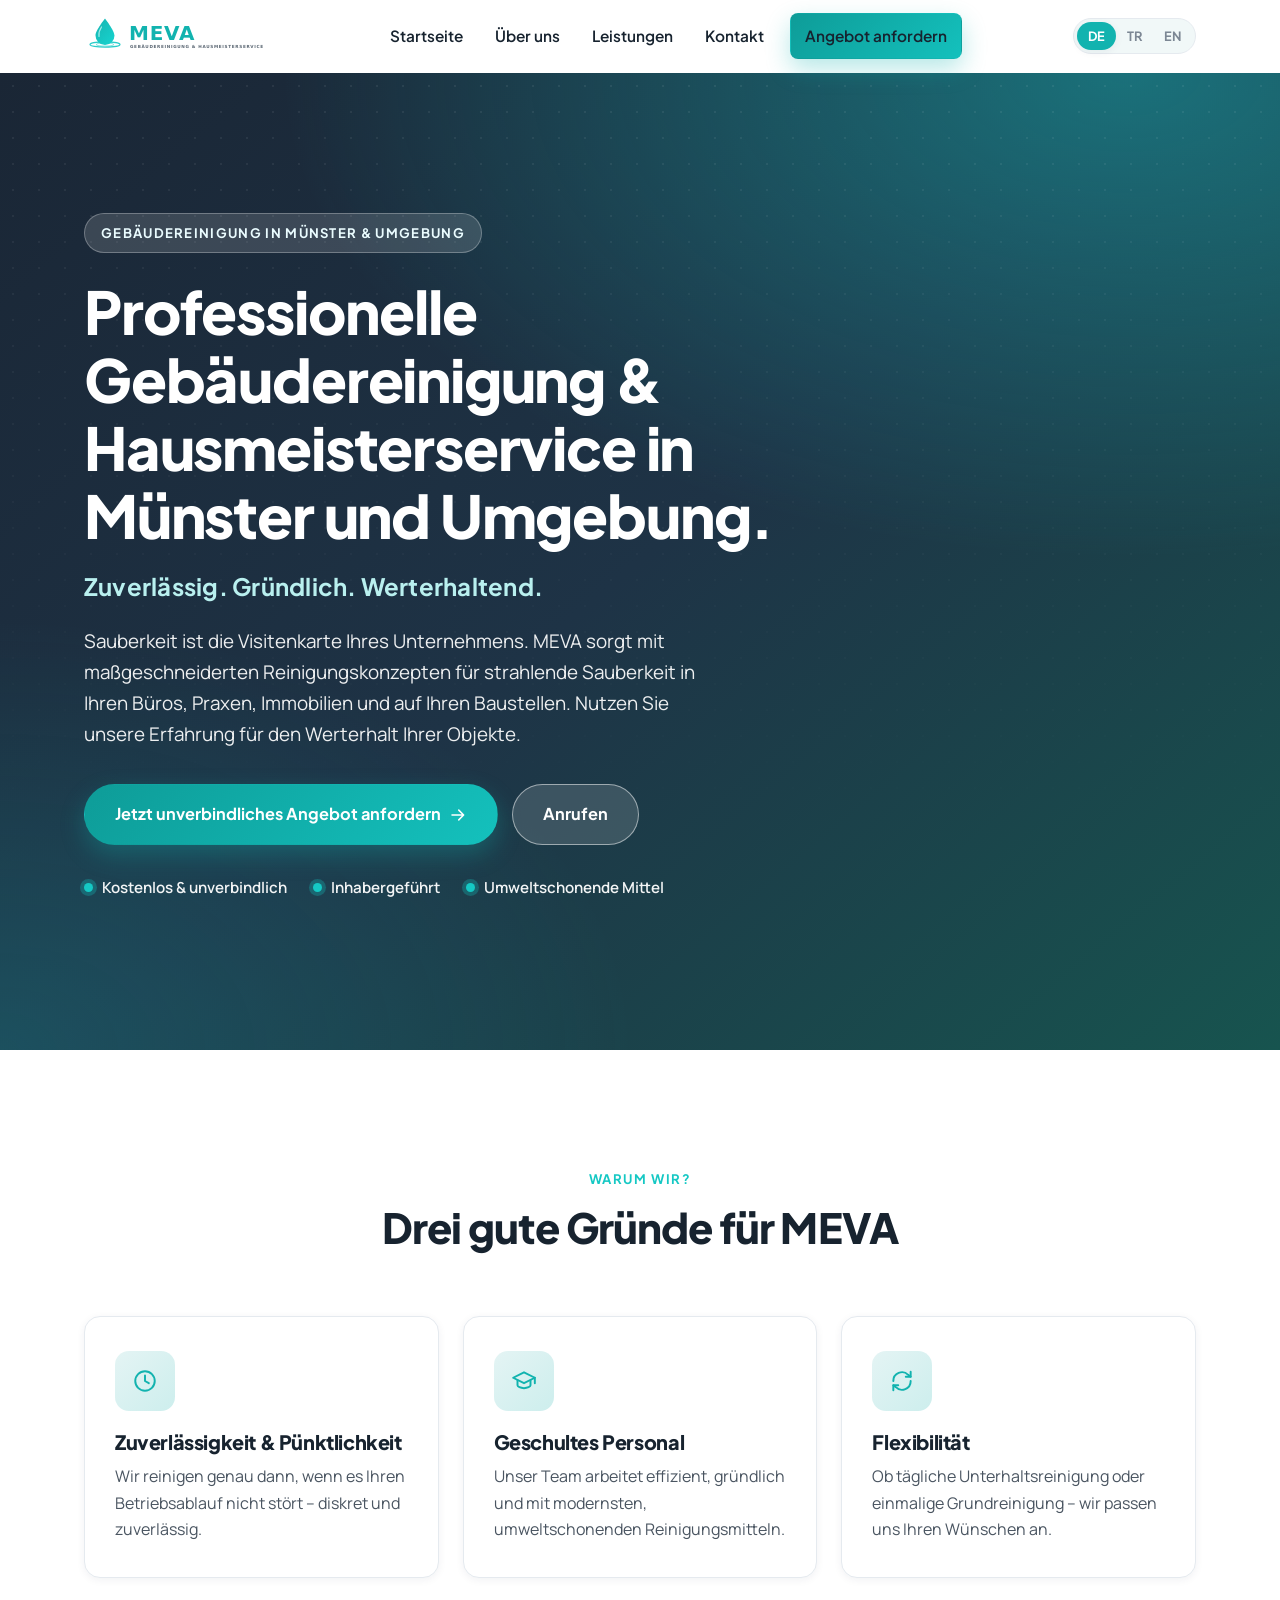
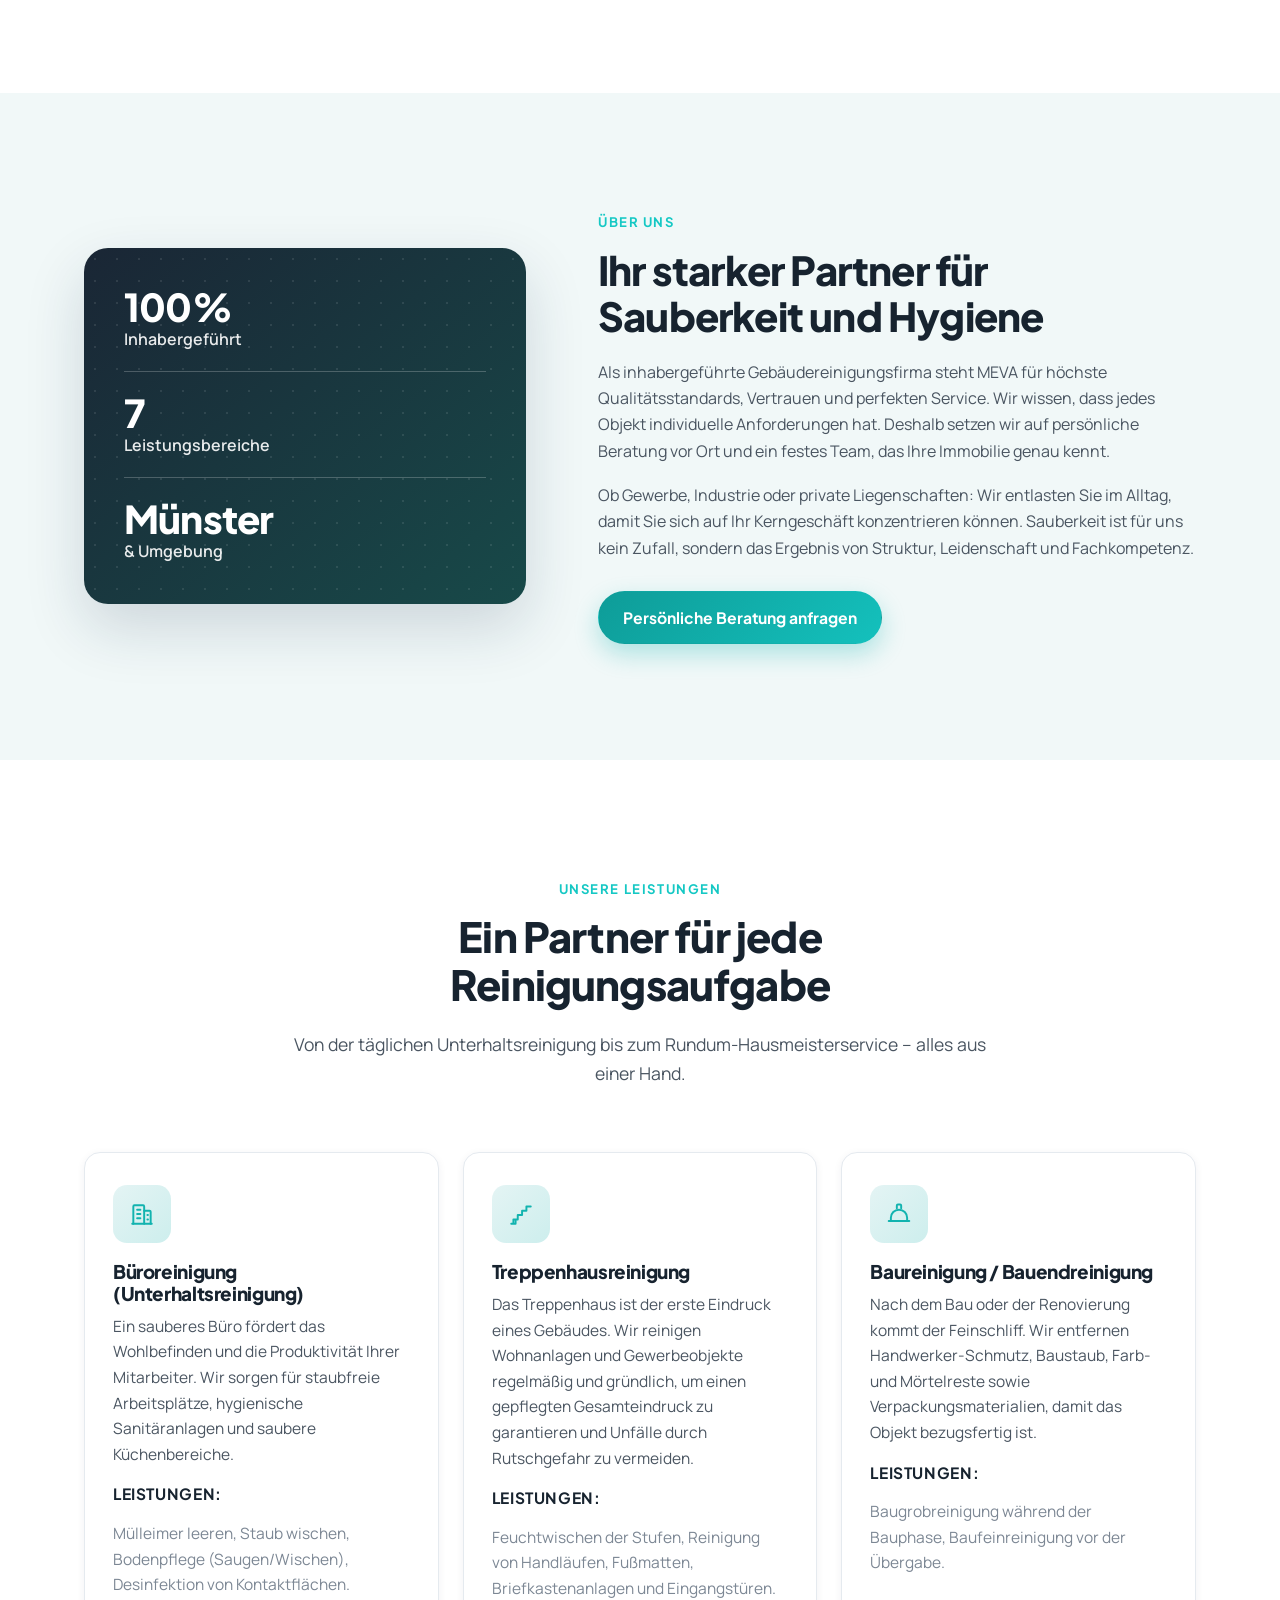
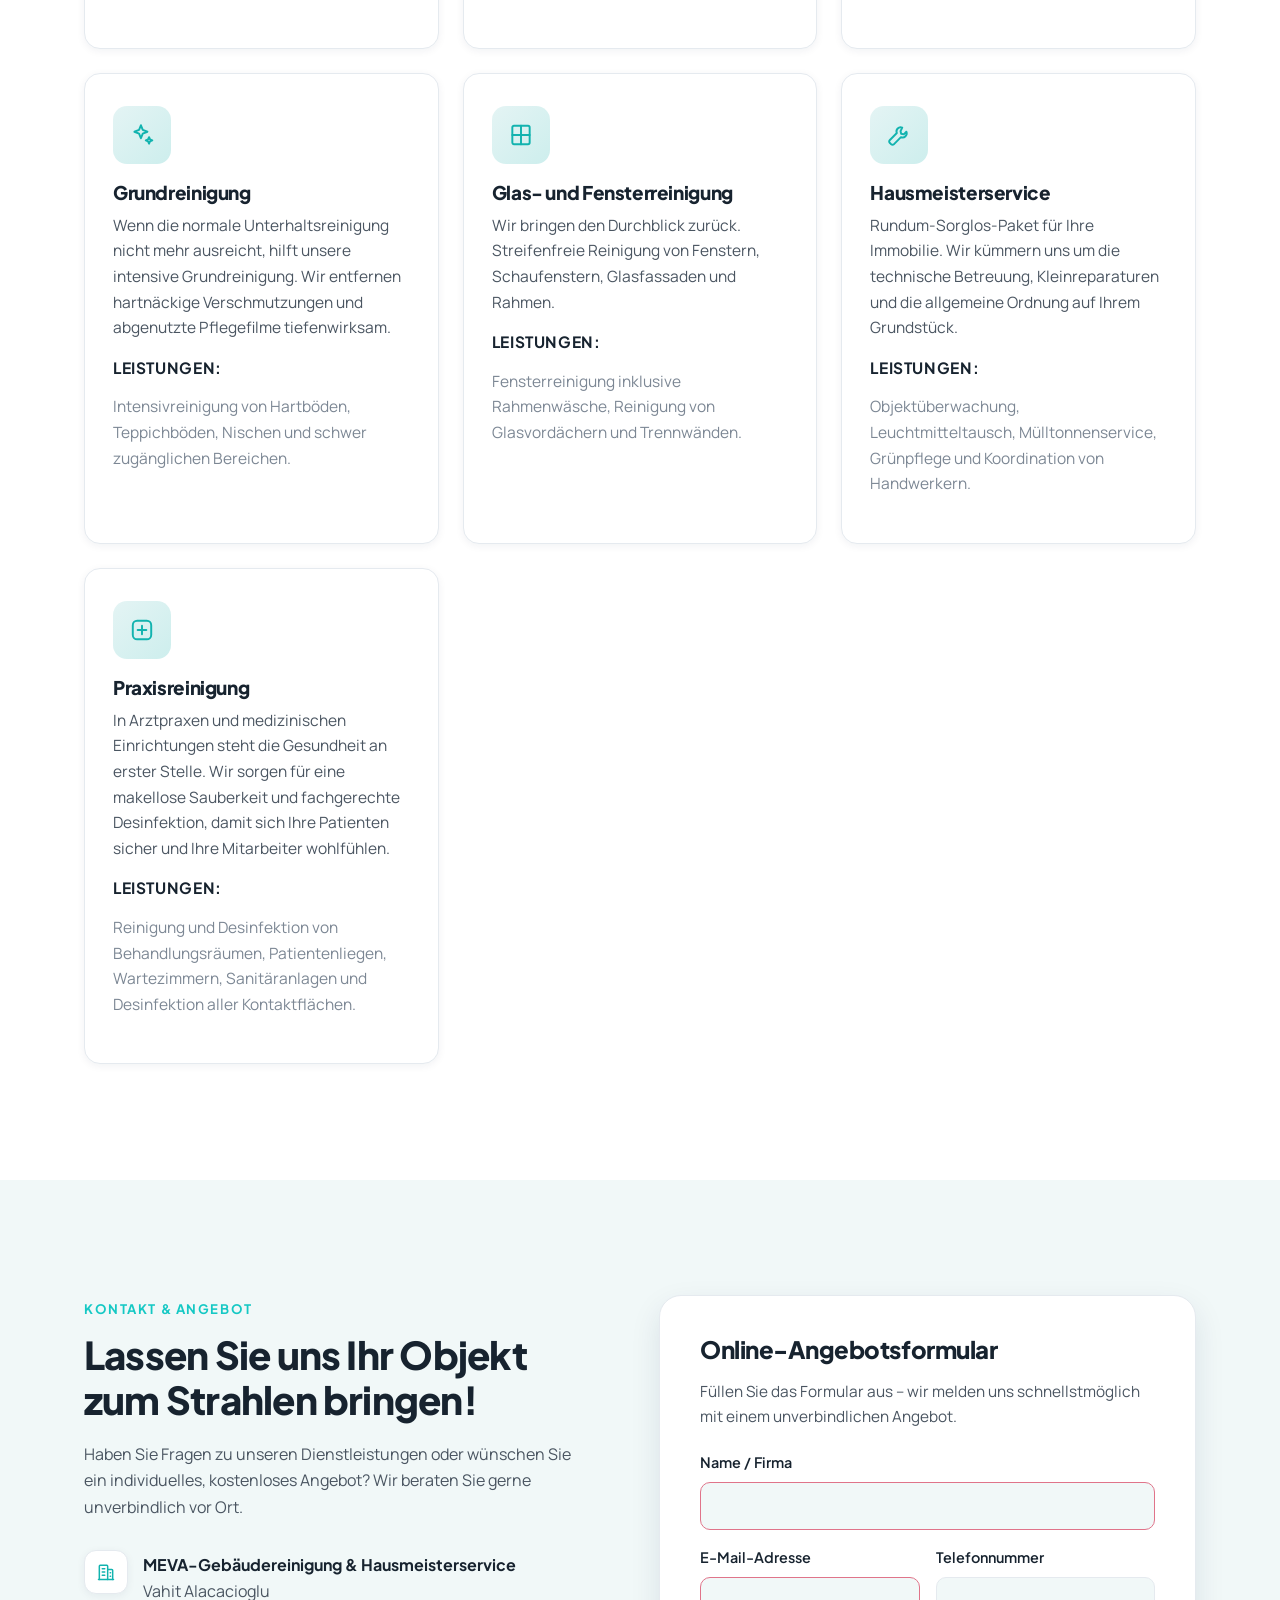
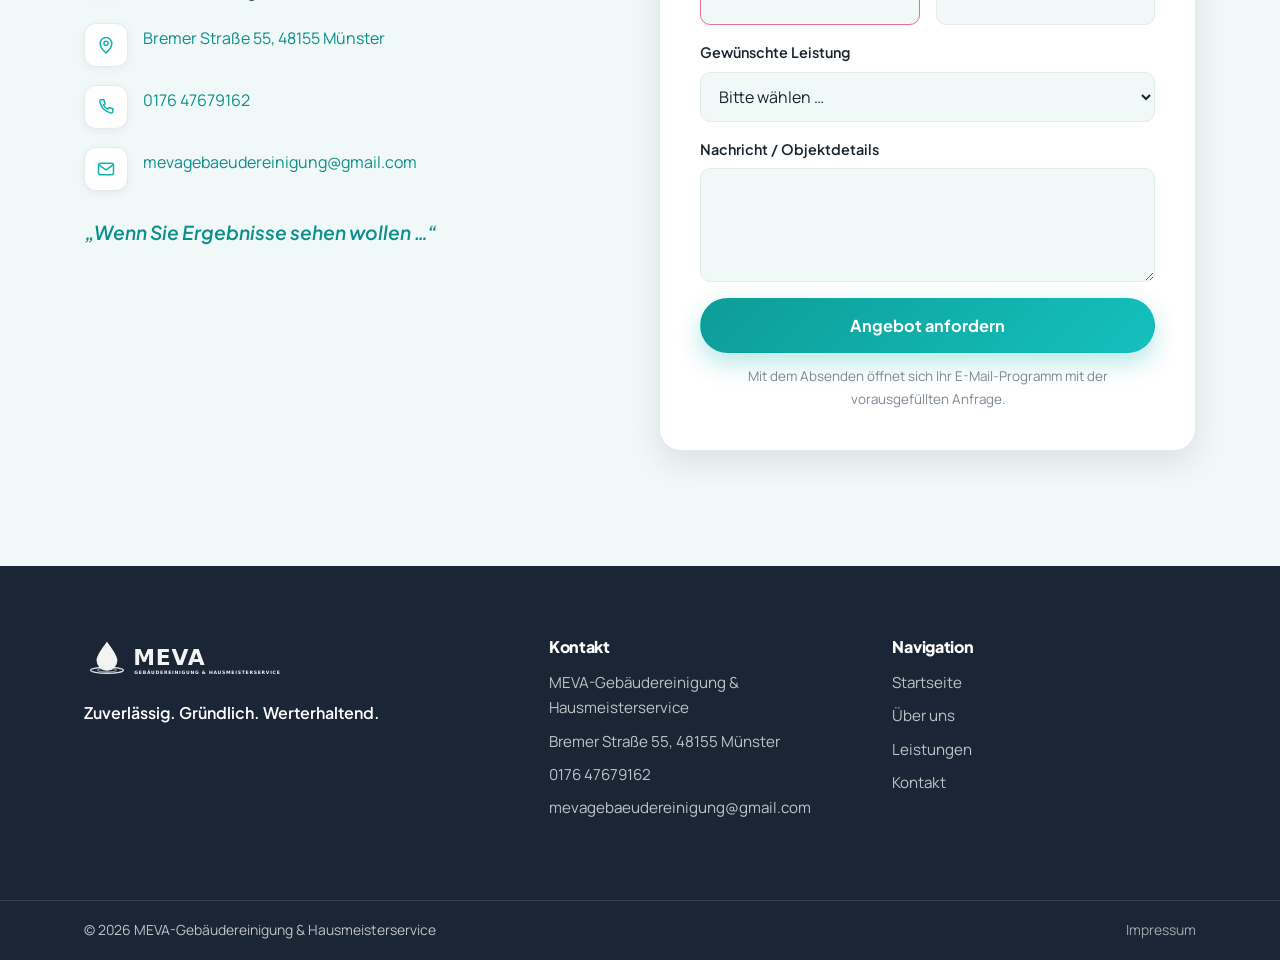
==== public/index.html @ 25d04277 "Move site into public/ folder; add netlify.toml publish config Co-Authored-By: Claude Opus 4.8 <nore" ====
<!DOCTYPE html>
<html lang="de">
<head>
  <meta charset="UTF-8" />
  <meta name="viewport" content="width=device-width, initial-scale=1.0" />
  <title>MEVA Gebäudereinigung & Hausmeisterservice | Münster</title>
  <meta name="description" data-i18n="meta.description"
    content="Professionelle Gebäudereinigung & Hausmeisterservice in Münster und Umgebung. Zuverlässig, gründlich und werterhaltend – für Büros, Praxen, Immobilien und Baustellen." />
  <meta name="theme-color" content="#1a2635" />
  <link rel="preconnect" href="https://fonts.googleapis.com" />
  <link rel="preconnect" href="https://fonts.gstatic.com" crossorigin />
  <link
    href="https://fonts.googleapis.com/css2?family=Manrope:wght@400;500;600;700;800&family=Plus+Jakarta+Sans:wght@500;600;700;800&display=swap"
    rel="stylesheet" />
  <link rel="stylesheet" href="styles.css" />
  <link rel="icon" href="assets/favicon.svg" type="image/svg+xml" />
</head>
<body>
  <!-- ============ ICON SPRITE (clean line icons, corporate) ============ -->
  <svg width="0" height="0" style="position:absolute" aria-hidden="true" focusable="false">
    <defs>
      <symbol id="i-clock" viewBox="0 0 24 24"><circle cx="12" cy="12" r="9"/><path d="M12 7v5l3.5 2"/></symbol>
      <symbol id="i-cap" viewBox="0 0 24 24"><path d="M12 4 2 9l10 5 10-5-10-5Z"/><path d="M6 11.3V16c0 1.2 2.7 2.6 6 2.6s6-1.4 6-2.6v-4.7"/><path d="M22 9v5"/></symbol>
      <symbol id="i-flex" viewBox="0 0 24 24"><path d="M4 12a8 8 0 0 1 13.7-5.7L20 8"/><path d="M20 3.5V8h-4.5"/><path d="M20 12a8 8 0 0 1-13.7 5.7L4 16"/><path d="M4 20.5V16h4.5"/></symbol>
      <symbol id="i-building" viewBox="0 0 24 24"><path d="M4 21V5a1 1 0 0 1 1-1h8a1 1 0 0 1 1 1v16"/><path d="M14 9h5a1 1 0 0 1 1 1v11"/><path d="M3 21h18"/><path d="M7.5 8h3M7.5 12h3M7.5 16h3M17 13h.5M17 17h.5"/></symbol>
      <symbol id="i-stairs" viewBox="0 0 24 24"><path d="M21 5h-4v4h-4v4H9v4H5v3"/><path d="M3 21h4v-3"/></symbol>
      <symbol id="i-hardhat" viewBox="0 0 24 24"><path d="M2.5 18.5h19"/><path d="M4.5 18v-2.5a7.5 7.5 0 0 1 15 0V18"/><path d="M10 6.6V4.2a1 1 0 0 1 1-1h2a1 1 0 0 1 1 1v2.4"/></symbol>
      <symbol id="i-sparkle" viewBox="0 0 24 24"><path d="M11 3l1.7 4.3L17 9l-4.3 1.7L11 15l-1.7-4.3L5 9l4.3-1.7L11 3Z"/><path d="M18.5 14l.9 2.1 2.1.9-2.1.9-.9 2.1-.9-2.1-2.1-.9 2.1-.9.9-2.1Z"/></symbol>
      <symbol id="i-window" viewBox="0 0 24 24"><rect x="4" y="3.5" width="16" height="17" rx="1.5"/><path d="M4 12h16M12 3.5v17"/></symbol>
      <symbol id="i-wrench" viewBox="0 0 24 24"><path d="M15 5.2a3.8 3.8 0 0 0-5 5L3.4 16.8a1.6 1.6 0 0 0 0 2.3l1.5 1.5a1.6 1.6 0 0 0 2.3 0L13.8 14a3.8 3.8 0 0 0 5-5l-2.4 2.4L14 10.8l-.6-2.4L15 5.2Z"/></symbol>
      <symbol id="i-medical" viewBox="0 0 24 24"><rect x="3.5" y="3.5" width="17" height="17" rx="4"/><path d="M12 8v8M8 12h8"/></symbol>
      <symbol id="i-pin" viewBox="0 0 24 24"><path d="M12 21.5s7-5.8 7-11.5a7 7 0 1 0-14 0c0 5.7 7 11.5 7 11.5Z"/><circle cx="12" cy="10" r="2.5"/></symbol>
      <symbol id="i-phone" viewBox="0 0 24 24"><path d="M6.4 3.2h3l1.5 5-2 1.4a11 11 0 0 0 5 5l1.4-2 5 1.5v3a2 2 0 0 1-2.1 2A16.2 16.2 0 0 1 4.5 5.3a2 2 0 0 1 1.9-2.1Z"/></symbol>
      <symbol id="i-mail" viewBox="0 0 24 24"><rect x="3" y="5" width="18" height="14" rx="2.5"/><path d="m3.5 7 8.5 6 8.5-6"/></symbol>
      <symbol id="i-arrow" viewBox="0 0 24 24"><path d="M4 12h15M13 5.5l6.5 6.5-6.5 6.5"/></symbol>
    </defs>
  </svg>

  <!-- ============ HEADER / NAV ============ -->
  <header class="site-header" id="siteHeader">
    <div class="container header-inner">
      <a href="#home" class="brand" aria-label="MEVA Gebäudereinigung Startseite">
        <img src="assets/logo.svg" alt="MEVA Gebäudereinigung & Hausmeisterservice" class="brand-logo" id="brandLogo" />
      </a>

      <nav class="main-nav" id="mainNav" aria-label="Hauptnavigation">
        <a href="#home" data-i18n="nav.home">Startseite</a>
        <a href="#about" data-i18n="nav.about">Über uns</a>
        <a href="#services" data-i18n="nav.services">Leistungen</a>
        <a href="#contact" data-i18n="nav.contact">Kontakt</a>
        <a href="#contact" class="btn btn-primary nav-cta" data-i18n="nav.cta">Angebot anfordern</a>
      </nav>

      <div class="header-tools">
        <div class="lang-switch" role="group" aria-label="Sprache wählen">
          <button type="button" data-lang="de" class="active" aria-pressed="true">DE</button>
          <button type="button" data-lang="tr" aria-pressed="false">TR</button>
          <button type="button" data-lang="en" aria-pressed="false">EN</button>
        </div>
        <button class="nav-toggle" id="navToggle" aria-label="Menü öffnen" aria-expanded="false">
          <span></span><span></span><span></span>
        </button>
      </div>
    </div>
  </header>

  <main>
    <!-- ============ HERO ============ -->
    <section class="hero" id="home">
      <div class="hero-bg" aria-hidden="true"></div>
      <div class="container hero-inner">
        <div class="hero-content">
          <span class="eyebrow" data-i18n="hero.eyebrow">Gebäudereinigung in Münster & Umgebung</span>
          <h1 data-i18n="hero.title">Professionelle Gebäudereinigung &amp; Hausmeisterservice in Münster und Umgebung.</h1>
          <p class="hero-claim" data-i18n="hero.claim">Zuverlässig. Gründlich. Werterhaltend.</p>
          <p class="hero-sub" data-i18n="hero.sub">Sauberkeit ist die Visitenkarte Ihres Unternehmens. MEVA sorgt mit maßgeschneiderten Reinigungskonzepten für strahlende Sauberkeit in Ihren Büros, Praxen, Immobilien und auf Ihren Baustellen. Nutzen Sie unsere Erfahrung für den Werterhalt Ihrer Objekte.</p>
          <div class="hero-actions">
            <a href="#contact" class="btn btn-primary btn-lg"><span data-i18n="hero.cta">Jetzt unverbindliches Angebot anfordern</span><svg class="ico" aria-hidden="true"><use href="#i-arrow"/></svg></a>
            <a href="tel:+4917647679162" class="btn btn-ghost btn-lg" data-i18n="hero.call">Anrufen</a>
          </div>
          <ul class="hero-badges" aria-label="Vorteile">
            <li><span class="dot"></span><span data-i18n="hero.badge1">Kostenlos & unverbindlich</span></li>
            <li><span class="dot"></span><span data-i18n="hero.badge2">Inhabergeführt</span></li>
            <li><span class="dot"></span><span data-i18n="hero.badge3">Umweltschonende Mittel</span></li>
          </ul>
        </div>
      </div>
    </section>

    <!-- ============ WHY US ============ -->
    <section class="why section" id="why">
      <div class="container">
        <div class="section-head">
          <span class="kicker" data-i18n="why.kicker">Warum wir?</span>
          <h2 data-i18n="why.title">Drei gute Gründe für MEVA</h2>
        </div>
        <div class="cards-3">
          <article class="feature-card">
            <div class="feature-icon"><svg class="ico" aria-hidden="true"><use href="#i-clock"/></svg></div>
            <h3 data-i18n="why.c1.title">Zuverlässigkeit & Pünktlichkeit</h3>
            <p data-i18n="why.c1.text">Wir reinigen genau dann, wenn es Ihren Betriebsablauf nicht stört – diskret und zuverlässig.</p>
          </article>
          <article class="feature-card">
            <div class="feature-icon"><svg class="ico" aria-hidden="true"><use href="#i-cap"/></svg></div>
            <h3 data-i18n="why.c2.title">Geschultes Personal</h3>
            <p data-i18n="why.c2.text">Unser Team arbeitet effizient, gründlich und mit modernsten, umweltschonenden Reinigungsmitteln.</p>
          </article>
          <article class="feature-card">
            <div class="feature-icon"><svg class="ico" aria-hidden="true"><use href="#i-flex"/></svg></div>
            <h3 data-i18n="why.c3.title">Flexibilität</h3>
            <p data-i18n="why.c3.text">Ob tägliche Unterhaltsreinigung oder einmalige Grundreinigung – wir passen uns Ihren Wünschen an.</p>
          </article>
        </div>
      </div>
    </section>

    <!-- ============ ABOUT ============ -->
    <section class="about section" id="about">
      <div class="container about-grid">
        <div class="about-media" aria-hidden="true">
          <div class="about-card-stack">
            <div class="stat">
              <strong data-i18n="about.stat1.num">100%</strong>
              <span data-i18n="about.stat1.label">Inhabergeführt</span>
            </div>
            <div class="stat">
              <strong data-i18n="about.stat2.num">7</strong>
              <span data-i18n="about.stat2.label">Leistungsbereiche</span>
            </div>
            <div class="stat">
              <strong>Münster</strong>
              <span data-i18n="about.stat3.label">& Umgebung</span>
            </div>
          </div>
        </div>
        <div class="about-text">
          <span class="kicker" data-i18n="about.kicker">Über uns</span>
          <h2 data-i18n="about.title">Ihr starker Partner für Sauberkeit und Hygiene</h2>
          <p data-i18n="about.p1">Als inhabergeführte Gebäudereinigungsfirma steht MEVA für höchste Qualitätsstandards, Vertrauen und perfekten Service. Wir wissen, dass jedes Objekt individuelle Anforderungen hat. Deshalb setzen wir auf persönliche Beratung vor Ort und ein festes Team, das Ihre Immobilie genau kennt.</p>
          <p data-i18n="about.p2">Ob Gewerbe, Industrie oder private Liegenschaften: Wir entlasten Sie im Alltag, damit Sie sich auf Ihr Kerngeschäft konzentrieren können. Sauberkeit ist für uns kein Zufall, sondern das Ergebnis von Struktur, Leidenschaft und Fachkompetenz.</p>
          <a href="#contact" class="btn btn-primary" data-i18n="about.cta">Persönliche Beratung anfragen</a>
        </div>
      </div>
    </section>

    <!-- ============ SERVICES ============ -->
    <section class="services section" id="services">
      <div class="container">
        <div class="section-head">
          <span class="kicker" data-i18n="services.kicker">Unsere Leistungen</span>
          <h2 data-i18n="services.title">Ein Partner für jede Reinigungsaufgabe</h2>
          <p class="section-lead" data-i18n="services.lead">Von der täglichen Unterhaltsreinigung bis zum Rundum-Hausmeisterservice – alles aus einer Hand.</p>
        </div>

        <div class="cards-service">
          <article class="service-card">
            <div class="service-icon"><svg class="ico" aria-hidden="true"><use href="#i-building"/></svg></div>
            <h3 data-i18n="svc.office.title">Büroreinigung (Unterhaltsreinigung)</h3>
            <p data-i18n="svc.office.text">Ein sauberes Büro fördert das Wohlbefinden und die Produktivität Ihrer Mitarbeiter. Wir sorgen für staubfreie Arbeitsplätze, hygienische Sanitäranlagen und saubere Küchenbereiche.</p>
            <p class="service-list-label" data-i18n="svc.tasksLabel">Leistungen:</p>
            <p class="service-list" data-i18n="svc.office.tasks">Mülleimer leeren, Staub wischen, Bodenpflege (Saugen/Wischen), Desinfektion von Kontaktflächen.</p>
          </article>

          <article class="service-card">
            <div class="service-icon"><svg class="ico" aria-hidden="true"><use href="#i-stairs"/></svg></div>
            <h3 data-i18n="svc.stairs.title">Treppenhausreinigung</h3>
            <p data-i18n="svc.stairs.text">Das Treppenhaus ist der erste Eindruck eines Gebäudes. Wir reinigen Wohnanlagen und Gewerbeobjekte regelmäßig und gründlich, um einen gepflegten Gesamteindruck zu garantieren und Unfälle durch Rutschgefahr zu vermeiden.</p>
            <p class="service-list-label" data-i18n="svc.tasksLabel">Leistungen:</p>
            <p class="service-list" data-i18n="svc.stairs.tasks">Feuchtwischen der Stufen, Reinigung von Handläufen, Fußmatten, Briefkastenanlagen und Eingangstüren.</p>
          </article>

          <article class="service-card">
            <div class="service-icon"><svg class="ico" aria-hidden="true"><use href="#i-hardhat"/></svg></div>
            <h3 data-i18n="svc.construction.title">Baureinigung / Bauendreinigung</h3>
            <p data-i18n="svc.construction.text">Nach dem Bau oder der Renovierung kommt der Feinschliff. Wir entfernen Handwerker-Schmutz, Baustaub, Farb- und Mörtelreste sowie Verpackungsmaterialien, damit das Objekt bezugsfertig ist.</p>
            <p class="service-list-label" data-i18n="svc.tasksLabel">Leistungen:</p>
            <p class="service-list" data-i18n="svc.construction.tasks">Baugrobreinigung während der Bauphase, Baufeinreinigung vor der Übergabe.</p>
          </article>

          <article class="service-card">
            <div class="service-icon"><svg class="ico" aria-hidden="true"><use href="#i-sparkle"/></svg></div>
            <h3 data-i18n="svc.deep.title">Grundreinigung</h3>
            <p data-i18n="svc.deep.text">Wenn die normale Unterhaltsreinigung nicht mehr ausreicht, hilft unsere intensive Grundreinigung. Wir entfernen hartnäckige Verschmutzungen und abgenutzte Pflegefilme tiefenwirksam.</p>
            <p class="service-list-label" data-i18n="svc.tasksLabel">Leistungen:</p>
            <p class="service-list" data-i18n="svc.deep.tasks">Intensivreinigung von Hartböden, Teppichböden, Nischen und schwer zugänglichen Bereichen.</p>
          </article>

          <article class="service-card">
            <div class="service-icon"><svg class="ico" aria-hidden="true"><use href="#i-window"/></svg></div>
            <h3 data-i18n="svc.glass.title">Glas- und Fensterreinigung</h3>
            <p data-i18n="svc.glass.text">Wir bringen den Durchblick zurück. Streifenfreie Reinigung von Fenstern, Schaufenstern, Glasfassaden und Rahmen.</p>
            <p class="service-list-label" data-i18n="svc.tasksLabel">Leistungen:</p>
            <p class="service-list" data-i18n="svc.glass.tasks">Fensterreinigung inklusive Rahmenwäsche, Reinigung von Glasvordächern und Trennwänden.</p>
          </article>

          <article class="service-card">
            <div class="service-icon"><svg class="ico" aria-hidden="true"><use href="#i-wrench"/></svg></div>
            <h3 data-i18n="svc.facility.title">Hausmeisterservice</h3>
            <p data-i18n="svc.facility.text">Rundum-Sorglos-Paket für Ihre Immobilie. Wir kümmern uns um die technische Betreuung, Kleinreparaturen und die allgemeine Ordnung auf Ihrem Grundstück.</p>
            <p class="service-list-label" data-i18n="svc.tasksLabel">Leistungen:</p>
            <p class="service-list" data-i18n="svc.facility.tasks">Objektüberwachung, Leuchtmitteltausch, Mülltonnenservice, Grünpflege und Koordination von Handwerkern.</p>
          </article>

          <article class="service-card">
            <div class="service-icon"><svg class="ico" aria-hidden="true"><use href="#i-medical"/></svg></div>
            <h3 data-i18n="svc.medical.title">Praxisreinigung</h3>
            <p data-i18n="svc.medical.text">In Arztpraxen und medizinischen Einrichtungen steht die Gesundheit an erster Stelle. Wir sorgen für eine makellose Sauberkeit und fachgerechte Desinfektion, damit sich Ihre Patienten sicher und Ihre Mitarbeiter wohlfühlen.</p>
            <p class="service-list-label" data-i18n="svc.tasksLabel">Leistungen:</p>
            <p class="service-list" data-i18n="svc.medical.tasks">Reinigung und Desinfektion von Behandlungsräumen, Patientenliegen, Wartezimmern, Sanitäranlagen und Desinfektion aller Kontaktflächen.</p>
          </article>
        </div>
      </div>
    </section>

    <!-- ============ CONTACT ============ -->
    <section class="contact section" id="contact">
      <div class="container contact-grid">
        <div class="contact-info">
          <span class="kicker" data-i18n="contact.kicker">Kontakt & Angebot</span>
          <h2 data-i18n="contact.title">Lassen Sie uns Ihr Objekt zum Strahlen bringen!</h2>
          <p data-i18n="contact.lead">Haben Sie Fragen zu unseren Dienstleistungen oder wünschen Sie ein individuelles, kostenloses Angebot? Wir beraten Sie gerne unverbindlich vor Ort.</p>

          <ul class="contact-list">
            <li>
              <span class="ci-icon"><svg class="ico" aria-hidden="true"><use href="#i-building"/></svg></span>
              <div>
                <strong>MEVA-Gebäudereinigung & Hausmeisterservice</strong>
                <span>Vahit Alacacioglu</span>
              </div>
            </li>
            <li>
              <span class="ci-icon"><svg class="ico" aria-hidden="true"><use href="#i-pin"/></svg></span>
              <div>
                <a href="https://maps.google.com/?q=Bremer+Straße+55,+48155+Münster" target="_blank" rel="noopener">Bremer Straße 55, 48155 Münster</a>
              </div>
            </li>
            <li>
              <span class="ci-icon"><svg class="ico" aria-hidden="true"><use href="#i-phone"/></svg></span>
              <div>
                <a href="tel:+4917647679162">0176 47679162</a>
              </div>
            </li>
            <li>
              <span class="ci-icon"><svg class="ico" aria-hidden="true"><use href="#i-mail"/></svg></span>
              <div>
                <a href="mailto:mevagebaeudereinigung@gmail.com">mevagebaeudereinigung@gmail.com</a>
              </div>
            </li>
          </ul>

          <p class="contact-quote" data-i18n="contact.quote">„Wenn Sie Ergebnisse sehen wollen …“</p>
        </div>

        <div class="contact-form-wrap">
          <form class="contact-form" id="offerForm" novalidate>
            <h3 data-i18n="form.title">Online-Angebotsformular</h3>
            <p class="form-note" data-i18n="form.note">Füllen Sie das Formular aus – wir melden uns schnellstmöglich mit einem unverbindlichen Angebot.</p>

            <div class="field">
              <label for="f-name" data-i18n="form.name">Name / Firma</label>
              <input type="text" id="f-name" name="name" autocomplete="organization" required />
            </div>

            <div class="field-row">
              <div class="field">
                <label for="f-email" data-i18n="form.email">E-Mail-Adresse</label>
                <input type="email" id="f-email" name="email" autocomplete="email" required />
              </div>
              <div class="field">
                <label for="f-phone" data-i18n="form.phone">Telefonnummer</label>
                <input type="tel" id="f-phone" name="phone" autocomplete="tel" />
              </div>
            </div>

            <div class="field">
              <label for="f-service" data-i18n="form.service">Gewünschte Leistung</label>
              <select id="f-service" name="service">
                <option value="" data-i18n="form.service.placeholder">Bitte wählen …</option>
                <option data-i18n="svc.office.title">Büroreinigung (Unterhaltsreinigung)</option>
                <option data-i18n="svc.stairs.title">Treppenhausreinigung</option>
                <option data-i18n="svc.construction.title">Baureinigung / Bauendreinigung</option>
                <option data-i18n="svc.deep.title">Grundreinigung</option>
                <option data-i18n="svc.glass.title">Glas- und Fensterreinigung</option>
                <option data-i18n="svc.facility.title">Hausmeisterservice</option>
                <option data-i18n="svc.medical.title">Praxisreinigung</option>
                <option data-i18n="form.service.other">Sonstiges / Beratung</option>
              </select>
            </div>

            <div class="field">
              <label for="f-message" data-i18n="form.message">Nachricht / Objektdetails</label>
              <textarea id="f-message" name="message" rows="4"></textarea>
            </div>

            <button type="submit" class="btn btn-primary btn-lg btn-block" data-i18n="form.submit">Angebot anfordern</button>
            <p class="form-hint" data-i18n="form.hint">Mit dem Absenden öffnet sich Ihr E-Mail-Programm mit der vorausgefüllten Anfrage.</p>
          </form>
        </div>
      </div>
    </section>
  </main>

  <!-- ============ FOOTER ============ -->
  <footer class="site-footer">
    <div class="container footer-inner">
      <div class="footer-brand">
        <img src="assets/logo.svg" alt="MEVA Gebäudereinigung & Hausmeisterservice" class="footer-logo" id="footerLogo" />
        <p data-i18n="footer.tagline">Zuverlässig. Gründlich. Werterhaltend.</p>
      </div>
      <div class="footer-col">
        <h4 data-i18n="footer.contactTitle">Kontakt</h4>
        <p>MEVA-Gebäudereinigung & Hausmeisterservice</p>
        <p>Bremer Straße 55, 48155 Münster</p>
        <p><a href="tel:+4917647679162">0176 47679162</a></p>
        <p><a href="mailto:mevagebaeudereinigung@gmail.com">mevagebaeudereinigung@gmail.com</a></p>
      </div>
      <div class="footer-col">
        <h4 data-i18n="footer.linksTitle">Navigation</h4>
        <p><a href="#home" data-i18n="nav.home">Startseite</a></p>
        <p><a href="#about" data-i18n="nav.about">Über uns</a></p>
        <p><a href="#services" data-i18n="nav.services">Leistungen</a></p>
        <p><a href="#contact" data-i18n="nav.contact">Kontakt</a></p>
      </div>
    </div>
    <div class="footer-bottom">
      <div class="container">
        <span>© <span id="year">2026</span> MEVA-Gebäudereinigung & Hausmeisterservice</span>
        <span class="footer-legal"><a href="impressum.html" data-i18n="footer.impressum">Impressum</a></span>
      </div>
    </div>
  </footer>

  <script src="script.js"></script>
</body>
</html>
---- public/styles.css ----
/* ============================================================
   MEVA Gebäudereinigung & Hausmeisterservice
   Palette lives in :root — swap these to match the logo.
   ============================================================ */
:root {
  --brand:        #12b3af;   /* MEVA teal (interactive)   */
  --brand-bright: #15c8c4;   /* logo teal (accents/glows) */
  --brand-dark:   #0c8f8c;   /* deep teal (links, hover)  */
  --brand-2:      #15c8c4;   /* accent teal               */
  --navy:         #1a2635;   /* MEVA brand navy           */
  --navy-2:       #24384f;   /* lighter navy for gradient */
  --ink:          #17232f;   /* headings (near navy)      */
  --body:         #4a5561;   /* body text                 */
  --muted:        #7c8794;
  --line:         #e5eaef;
  --bg:           #ffffff;
  --bg-soft:      #f1f8f8;
  --bg-tint:      #e4f4f4;
  --white:        #ffffff;
  --radius:       16px;
  --radius-sm:    10px;
  --shadow-sm:    0 2px 8px rgba(16, 42, 74, .06);
  --shadow:       0 12px 30px rgba(16, 42, 74, .10);
  --shadow-lg:    0 24px 60px rgba(16, 42, 74, .16);
  --maxw:         1160px;
  --font-head:    "Plus Jakarta Sans", system-ui, sans-serif;
  --font-body:    "Manrope", system-ui, sans-serif;
}

*, *::before, *::after { box-sizing: border-box; }

html { scroll-behavior: smooth; scroll-padding-top: 88px; }

body {
  margin: 0;
  font-family: var(--font-body);
  color: var(--body);
  background: var(--bg);
  line-height: 1.65;
  -webkit-font-smoothing: antialiased;
  text-rendering: optimizeLegibility;
  overflow-x: hidden;
}

img { max-width: 100%; display: block; }

h1, h2, h3, h4 {
  font-family: var(--font-head);
  color: var(--ink);
  line-height: 1.15;
  margin: 0 0 .5em;
  font-weight: 800;
  letter-spacing: -0.02em;
  overflow-wrap: break-word;
}

/* ---------- Icons ---------- */
.ico { width: 26px; height: 26px; display: block; stroke: var(--brand); fill: none;
  stroke-width: 1.8; stroke-linecap: round; stroke-linejoin: round; }
.ci-icon .ico { width: 20px; height: 20px; }
.btn .ico { width: 18px; height: 18px; stroke: currentColor; stroke-width: 2; }

a { color: var(--brand-dark); text-decoration: none; transition: color .2s; }
a:hover { color: var(--brand); }

.container { width: 100%; max-width: var(--maxw); margin: 0 auto; padding: 0 24px; }

.section { padding: clamp(64px, 9vw, 120px) 0; }

.kicker {
  display: inline-block;
  font-family: var(--font-head);
  font-weight: 700;
  font-size: .82rem;
  letter-spacing: .12em;
  text-transform: uppercase;
  color: var(--brand-2);
  margin-bottom: 14px;
}

.section-head { max-width: 720px; margin: 0 auto clamp(40px, 6vw, 64px); text-align: center; }
.section-head h2 { font-size: clamp(1.9rem, 4vw, 2.6rem); }
.section-lead { font-size: 1.1rem; color: var(--body); margin-top: 8px; }

/* ---------- Buttons ---------- */
.btn {
  display: inline-flex; align-items: center; justify-content: center; gap: .5em;
  font-family: var(--font-head);
  font-weight: 700;
  font-size: .98rem;
  padding: 13px 24px;
  border-radius: 999px;
  border: 1.5px solid transparent;
  cursor: pointer;
  transition: transform .18s ease, box-shadow .2s ease, background .2s ease, color .2s;
  white-space: nowrap;
  text-align: center;
}
.btn-lg { padding: 16px 30px; font-size: 1.02rem; }
.btn-block { width: 100%; }
.btn-primary {
  background: linear-gradient(135deg, #0e9c98 0%, var(--brand-bright) 120%);
  color: #fff;
  box-shadow: 0 10px 24px rgba(18, 179, 175, .30);
}
.btn-primary:hover { transform: translateY(-2px); box-shadow: 0 16px 32px rgba(18, 179, 175, .38); color:#fff; }
.btn-ghost { background: rgba(255,255,255,.14); color: #fff; border-color: rgba(255,255,255,.5); }
.btn-ghost:hover { background: #fff; color: var(--brand); transform: translateY(-2px); }

/* ---------- Header ---------- */
.site-header {
  position: sticky; top: 0; z-index: 100;
  background: rgba(255,255,255,.86);
  backdrop-filter: saturate(180%) blur(14px);
  border-bottom: 1px solid transparent;
  transition: box-shadow .3s, border-color .3s;
}
.site-header.scrolled { box-shadow: var(--shadow-sm); border-color: var(--line); }
.header-inner { display: flex; align-items: center; justify-content: space-between; height: 72px; gap: 20px; }
.brand-logo { height: 42px; width: auto; }
.footer-logo { height: 46px; }

.main-nav { display: flex; align-items: center; gap: 4px; }
.main-nav > a {
  font-family: var(--font-head);
  font-weight: 600;
  color: var(--ink);
  padding: 9px 14px;
  border-radius: 8px;
  font-size: .96rem;
  transition: background .2s, color .2s;
}
.main-nav > a:not(.nav-cta):hover { background: var(--bg-tint); color: var(--brand); }
.nav-cta { margin-left: 8px; color: #fff; padding: 10px 20px; }

.header-tools { display: flex; align-items: center; gap: 14px; }
.lang-switch { display: inline-flex; background: var(--bg-soft); border: 1px solid var(--line); border-radius: 999px; padding: 3px; }
.lang-switch button {
  font-family: var(--font-head); font-weight: 700; font-size: .8rem;
  border: 0; background: transparent; color: var(--muted);
  padding: 6px 11px; border-radius: 999px; cursor: pointer; transition: all .18s;
}
.lang-switch button.active { background: var(--brand); color: #fff; box-shadow: var(--shadow-sm); }

.nav-toggle { display: none; flex-direction: column; gap: 5px; background: none; border: 0; cursor: pointer; padding: 8px; }
.nav-toggle span { width: 24px; height: 2.5px; background: var(--ink); border-radius: 2px; transition: transform .3s, opacity .3s; }

/* ---------- Hero ---------- */
.hero { position: relative; overflow: hidden; color: #fff; }
.hero-bg {
  position: absolute; inset: 0; z-index: 0;
  background:
    radial-gradient(120% 90% at 88% 0%, rgba(21,200,196,.42) 0%, rgba(21,200,196,0) 55%),
    radial-gradient(90% 80% at 0% 100%, rgba(21,200,196,.20) 0%, rgba(21,200,196,0) 55%),
    linear-gradient(140deg, var(--navy) 0%, #1e3346 50%, #17544f 100%);
}
.hero-bg::after {
  content: ""; position: absolute; inset: 0;
  background-image: radial-gradient(rgba(255,255,255,.14) 1px, transparent 1.4px);
  background-size: 26px 26px; opacity: .5;
  mask-image: linear-gradient(180deg, #000, transparent 80%);
}
.hero-inner { position: relative; z-index: 1; padding-top: clamp(70px, 11vw, 140px); padding-bottom: clamp(80px, 12vw, 150px); }
.hero-content { max-width: 760px; }
.eyebrow {
  display: inline-block; font-family: var(--font-head); font-weight: 700;
  font-size: .82rem; letter-spacing: .1em; text-transform: uppercase;
  background: rgba(255,255,255,.14); border: 1px solid rgba(255,255,255,.28);
  padding: 8px 16px; border-radius: 999px; margin-bottom: 24px; color: #eafcff;
}
.hero h1 { color: #fff; font-size: clamp(2.1rem, 5.2vw, 3.7rem); margin-bottom: .3em; }
.hero-claim { font-family: var(--font-head); font-weight: 700; font-size: clamp(1.1rem, 2.4vw, 1.5rem); color: #b9f0ef; margin: 0 0 .8em; letter-spacing: .01em; }
.hero-sub { font-size: clamp(1.02rem, 1.6vw, 1.18rem); color: rgba(255,255,255,.92); max-width: 640px; margin-bottom: 34px; }
.hero-actions { display: flex; flex-wrap: wrap; gap: 14px; margin-bottom: 30px; }
.hero-actions .btn { white-space: normal; }
.hero-badges { list-style: none; display: flex; flex-wrap: wrap; gap: 12px 26px; margin: 0; padding: 0; }
.hero-badges li { display: flex; align-items: center; gap: 9px; font-weight: 600; font-size: .95rem; color: rgba(255,255,255,.95); }
.hero-badges .dot { width: 9px; height: 9px; border-radius: 50%; background: var(--brand-bright); box-shadow: 0 0 0 4px rgba(21,200,196,.28); }

/* ---------- Why / Feature cards ---------- */
.why { background: var(--bg); }
.cards-3 { display: grid; grid-template-columns: repeat(3, 1fr); gap: 24px; }
.feature-card {
  background: var(--white); border: 1px solid var(--line); border-radius: var(--radius);
  padding: 34px 30px; box-shadow: var(--shadow-sm);
  transition: transform .22s, box-shadow .22s, border-color .22s;
}
.feature-card:hover { transform: translateY(-5px); box-shadow: var(--shadow); border-color: transparent; }
.feature-icon {
  width: 60px; height: 60px; display: grid; place-items: center;
  font-size: 1.7rem; border-radius: 14px; margin-bottom: 20px;
  background: linear-gradient(135deg, var(--bg-tint), #cdeeed);
}
.feature-card h3 { font-size: 1.24rem; }
.feature-card p { margin: 0; }

/* ---------- About ---------- */
.about { background: var(--bg-soft); }
.about-grid { display: grid; grid-template-columns: 0.85fr 1.15fr; gap: clamp(32px, 6vw, 72px); align-items: center; }
.about-text h2 { font-size: clamp(1.8rem, 3.6vw, 2.5rem); }
.about-text p { margin-bottom: 1.1em; }
.about-text .btn { margin-top: 12px; }
.about-media { position: relative; }
.about-card-stack {
  background: linear-gradient(140deg, var(--navy) 0%, #17544f 130%);
  border-radius: 24px; padding: 40px; display: grid; gap: 22px;
  box-shadow: var(--shadow-lg); position: relative; overflow: hidden;
}
.about-card-stack::before {
  content: ""; position: absolute; inset: 0;
  background-image: radial-gradient(rgba(255,255,255,.16) 1px, transparent 1.4px);
  background-size: 22px 22px; opacity: .6;
}
.about-card-stack .stat { position: relative; z-index: 1; color: #fff; border-bottom: 1px solid rgba(255,255,255,.22); padding-bottom: 18px; }
.about-card-stack .stat:last-child { border-bottom: 0; padding-bottom: 0; }
.about-card-stack .stat strong { display: block; font-family: var(--font-head); font-size: 2.4rem; font-weight: 800; line-height: 1; letter-spacing: -.02em; }
.about-card-stack .stat span { font-weight: 600; color: rgba(255,255,255,.9); }

/* ---------- Services ---------- */
.services { background: var(--bg); }
.cards-service { display: grid; grid-template-columns: repeat(3, 1fr); gap: 24px; }
.service-card {
  background: var(--white); border: 1px solid var(--line); border-radius: var(--radius);
  padding: 32px 28px; box-shadow: var(--shadow-sm); position: relative;
  transition: transform .22s, box-shadow .22s, border-color .22s;
  overflow: hidden;
}
.service-card::before {
  content: ""; position: absolute; left: 0; top: 0; height: 4px; width: 100%;
  background: linear-gradient(90deg, var(--brand), var(--brand-2)); transform: scaleX(0); transform-origin: left; transition: transform .3s;
}
.service-card:hover { transform: translateY(-6px); box-shadow: var(--shadow); border-color: transparent; }
.service-card:hover::before { transform: scaleX(1); }
.service-icon {
  width: 58px; height: 58px; display: grid; place-items: center; font-size: 1.6rem;
  border-radius: 14px; margin-bottom: 18px;
  background: linear-gradient(135deg, var(--bg-tint), #cdeeed);
}
.service-card h3 { font-size: 1.18rem; margin-bottom: .5em; }
.service-card > p { margin: 0 0 14px; font-size: .97rem; }
.service-list-label { font-family: var(--font-head); font-weight: 700; color: var(--ink); font-size: .85rem; text-transform: uppercase; letter-spacing: .04em; margin: 0 0 4px; }
.service-list { font-size: .93rem; color: var(--muted); margin: 0; }

/* ---------- Contact ---------- */
.contact { background: var(--bg-soft); }
.contact-grid { display: grid; grid-template-columns: 1fr 1.05fr; gap: clamp(32px, 6vw, 64px); align-items: start; }
.contact-info h2 { font-size: clamp(1.7rem, 3.4vw, 2.4rem); }
.contact-list { list-style: none; margin: 30px 0 26px; padding: 0; display: grid; gap: 18px; }
.contact-list li { display: flex; gap: 15px; align-items: flex-start; }
.ci-icon {
  flex: 0 0 auto; width: 44px; height: 44px; display: grid; place-items: center;
  background: var(--white); border: 1px solid var(--line); border-radius: 12px;
  font-size: 1.15rem; box-shadow: var(--shadow-sm);
}
.contact-list li div { display: flex; flex-direction: column; padding-top: 2px; }
.contact-list strong { color: var(--ink); font-family: var(--font-head); }
.contact-quote { font-family: var(--font-head); font-style: italic; font-size: 1.2rem; color: var(--brand-dark); font-weight: 600; margin-top: 8px; }

.contact-form-wrap {
  background: var(--white); border: 1px solid var(--line);
  border-radius: 22px; padding: clamp(26px, 4vw, 40px); box-shadow: var(--shadow);
}
.contact-form h3 { font-size: 1.5rem; margin-bottom: .2em; }
.form-note { font-size: .96rem; margin-bottom: 22px; }
.field { margin-bottom: 16px; display: flex; flex-direction: column; }
.field-row { display: grid; grid-template-columns: 1fr 1fr; gap: 16px; }
.field label { font-family: var(--font-head); font-weight: 600; font-size: .9rem; color: var(--ink); margin-bottom: 7px; }
.field input, .field select, .field textarea {
  font-family: var(--font-body); font-size: 1rem; color: var(--ink);
  padding: 12px 14px; border: 1.5px solid var(--line); border-radius: var(--radius-sm);
  background: var(--bg-soft); transition: border-color .2s, box-shadow .2s, background .2s;
  width: 100%;
}
.field input:focus, .field select:focus, .field textarea:focus {
  outline: none; border-color: var(--brand); background: #fff;
  box-shadow: 0 0 0 4px rgba(21,200,196,.16);
}
.field textarea { resize: vertical; min-height: 100px; }
.form-hint { font-size: .84rem; color: var(--muted); margin: 12px 0 0; text-align: center; }
.field input:invalid:not(:placeholder-shown) { border-color: #e0748a; }

/* ---------- Footer ---------- */
.site-footer { background: var(--navy); color: rgba(255,255,255,.72); }
.footer-inner { display: grid; grid-template-columns: 1.4fr 1fr 1fr; gap: 40px; padding: clamp(48px,7vw,72px) 24px; }
.footer-brand .footer-logo { margin-bottom: 16px; filter: brightness(0) invert(1); opacity: .95; }
.footer-brand p { font-family: var(--font-head); font-weight: 600; color: #fff; }
.footer-col h4 { color: #fff; font-size: 1rem; margin-bottom: 14px; }
.footer-col p { margin: 0 0 8px; font-size: .95rem; }
.footer-col a, .footer-brand a { color: rgba(255,255,255,.72); }
.footer-col a:hover, .footer-brand a:hover { color: var(--brand-2); }
.footer-bottom { border-top: 1px solid rgba(255,255,255,.12); }
.footer-bottom .container { display: flex; justify-content: space-between; align-items: center; padding-top: 18px; padding-bottom: 18px; flex-wrap: wrap; gap: 8px; font-size: .87rem; }
.footer-legal a { color: rgba(255,255,255,.6); }

/* ---------- Legal / Impressum page ---------- */
.legal { padding: clamp(48px, 8vw, 96px) 0 clamp(56px, 8vw, 100px); background: var(--bg); }
.legal-inner { max-width: 760px; }
.legal .back-link { display: inline-block; font-family: var(--font-head); font-weight: 600; font-size: .95rem; margin-bottom: 26px; }
.legal h1 { font-size: clamp(1.9rem, 4vw, 2.6rem); margin-bottom: 10px; }
.legal-note { color: var(--muted); font-size: .95rem; margin: 0 0 40px; padding-bottom: 26px; border-bottom: 1px solid var(--line); }
.legal h2 { font-size: 1.2rem; margin: 34px 0 8px; }
.legal p { margin: 0 0 12px; }
.legal .addr { line-height: 1.9; }
.legal .addr strong { color: var(--ink); font-family: var(--font-head); }
.legal a { word-break: break-word; }
.legal .small { font-size: .9rem; color: var(--muted); }

/* ---------- Reveal on scroll ---------- */
.reveal { opacity: 0; transform: translateY(24px); transition: opacity .6s ease, transform .6s ease; }
.reveal.in { opacity: 1; transform: none; }

/* ---------- Responsive ---------- */
@media (max-width: 940px) {
  .cards-3, .cards-service { grid-template-columns: repeat(2, 1fr); }
  .about-grid, .contact-grid { grid-template-columns: 1fr; }
  .about-media { order: 2; }
  .footer-inner { grid-template-columns: 1fr 1fr; }
  .footer-brand { grid-column: 1 / -1; }
}

@media (max-width: 760px) {
  .nav-toggle { display: flex; }
  .main-nav {
    position: fixed; inset: 72px 0 auto 0;
    flex-direction: column; align-items: stretch; gap: 0;
    background: #fff; border-bottom: 1px solid var(--line);
    padding: 14px 24px 24px; box-shadow: var(--shadow);
    transform: translateY(-140%); transition: transform .32s ease; z-index: 90;
  }
  .main-nav.open { transform: translateY(0); }
  .main-nav > a { padding: 14px 8px; border-radius: 8px; }
  .nav-cta { margin: 8px 0 0; text-align: center; }
  .nav-toggle.active span:nth-child(1) { transform: translateY(7.5px) rotate(45deg); }
  .nav-toggle.active span:nth-child(2) { opacity: 0; }
  .nav-toggle.active span:nth-child(3) { transform: translateY(-7.5px) rotate(-45deg); }
}

@media (max-width: 560px) {
  .cards-3, .cards-service { grid-template-columns: 1fr; }
  .field-row { grid-template-columns: 1fr; }
  .footer-inner { grid-template-columns: 1fr; }
  .hero-actions .btn { flex: 1 1 100%; }
}

@media (prefers-reduced-motion: reduce) {
  * { scroll-behavior: auto !important; }
  .reveal { opacity: 1 !important; transform: none !important; transition: none; }
}
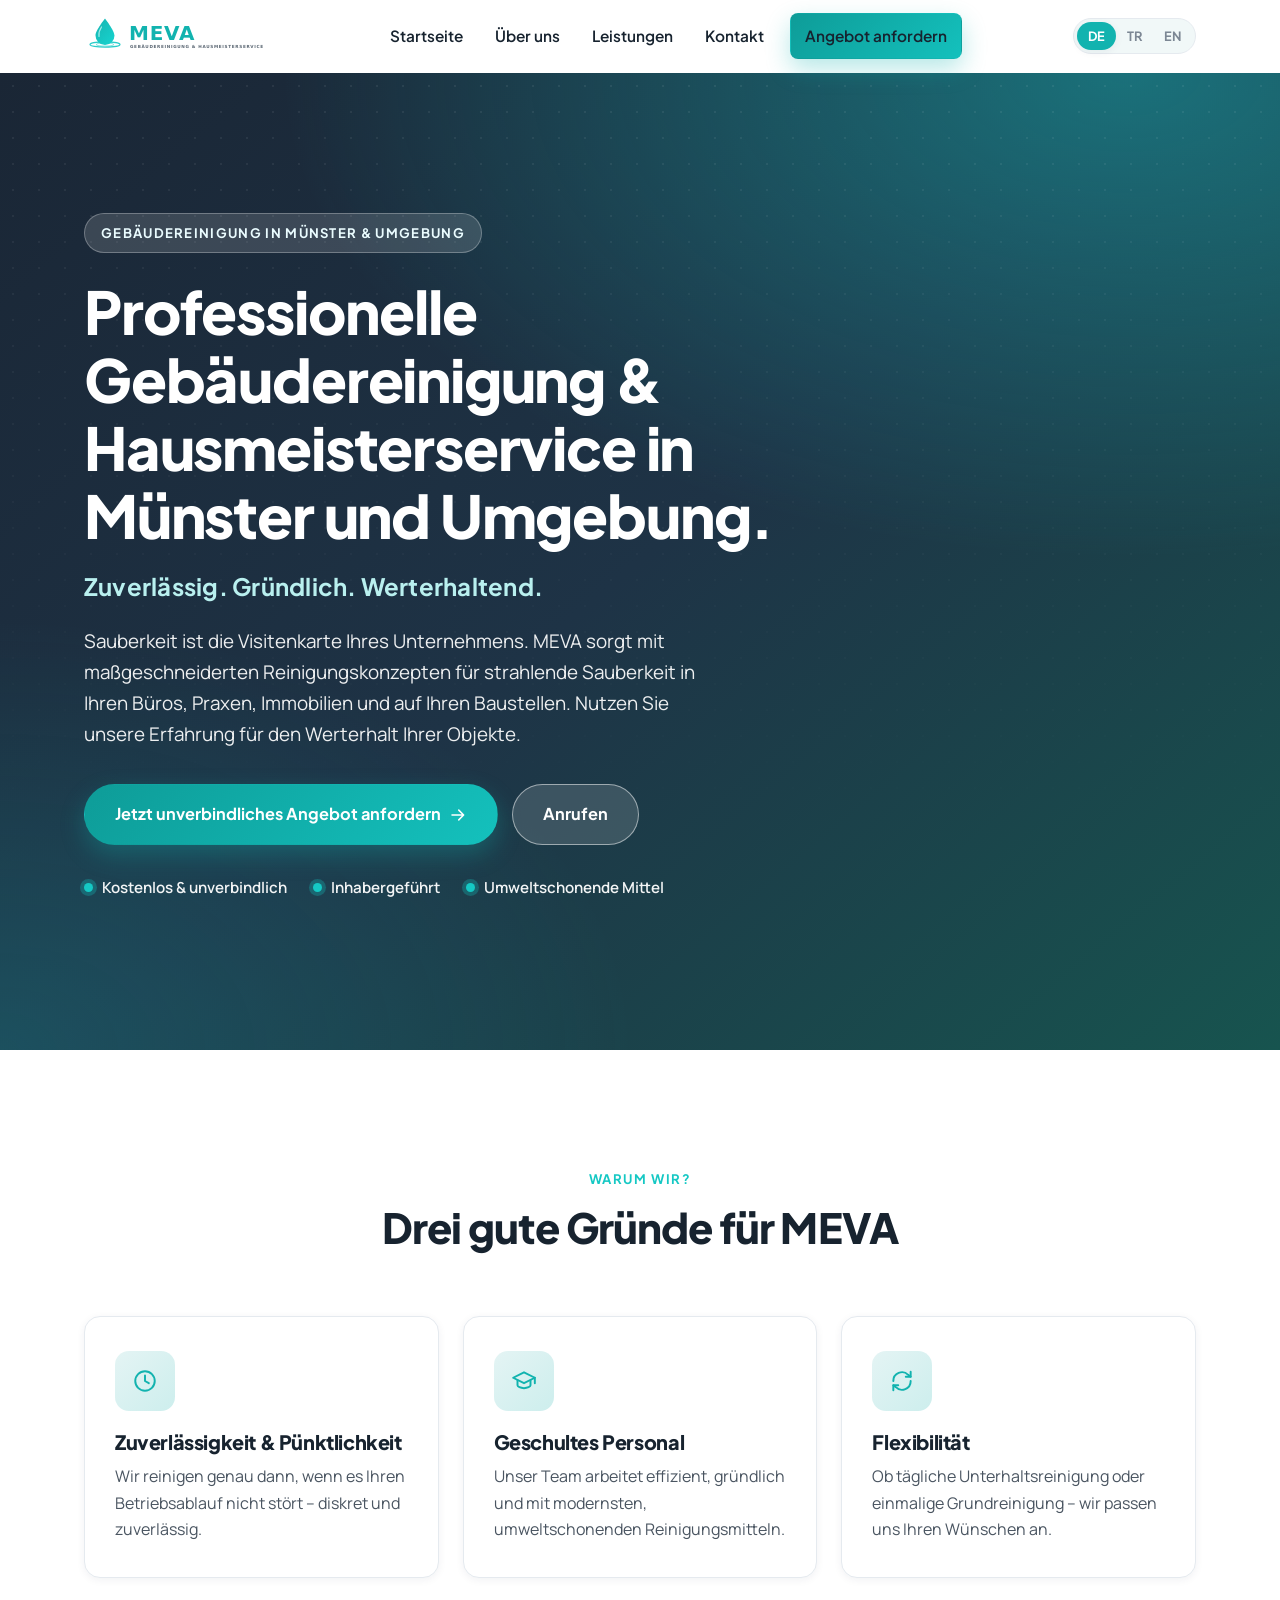
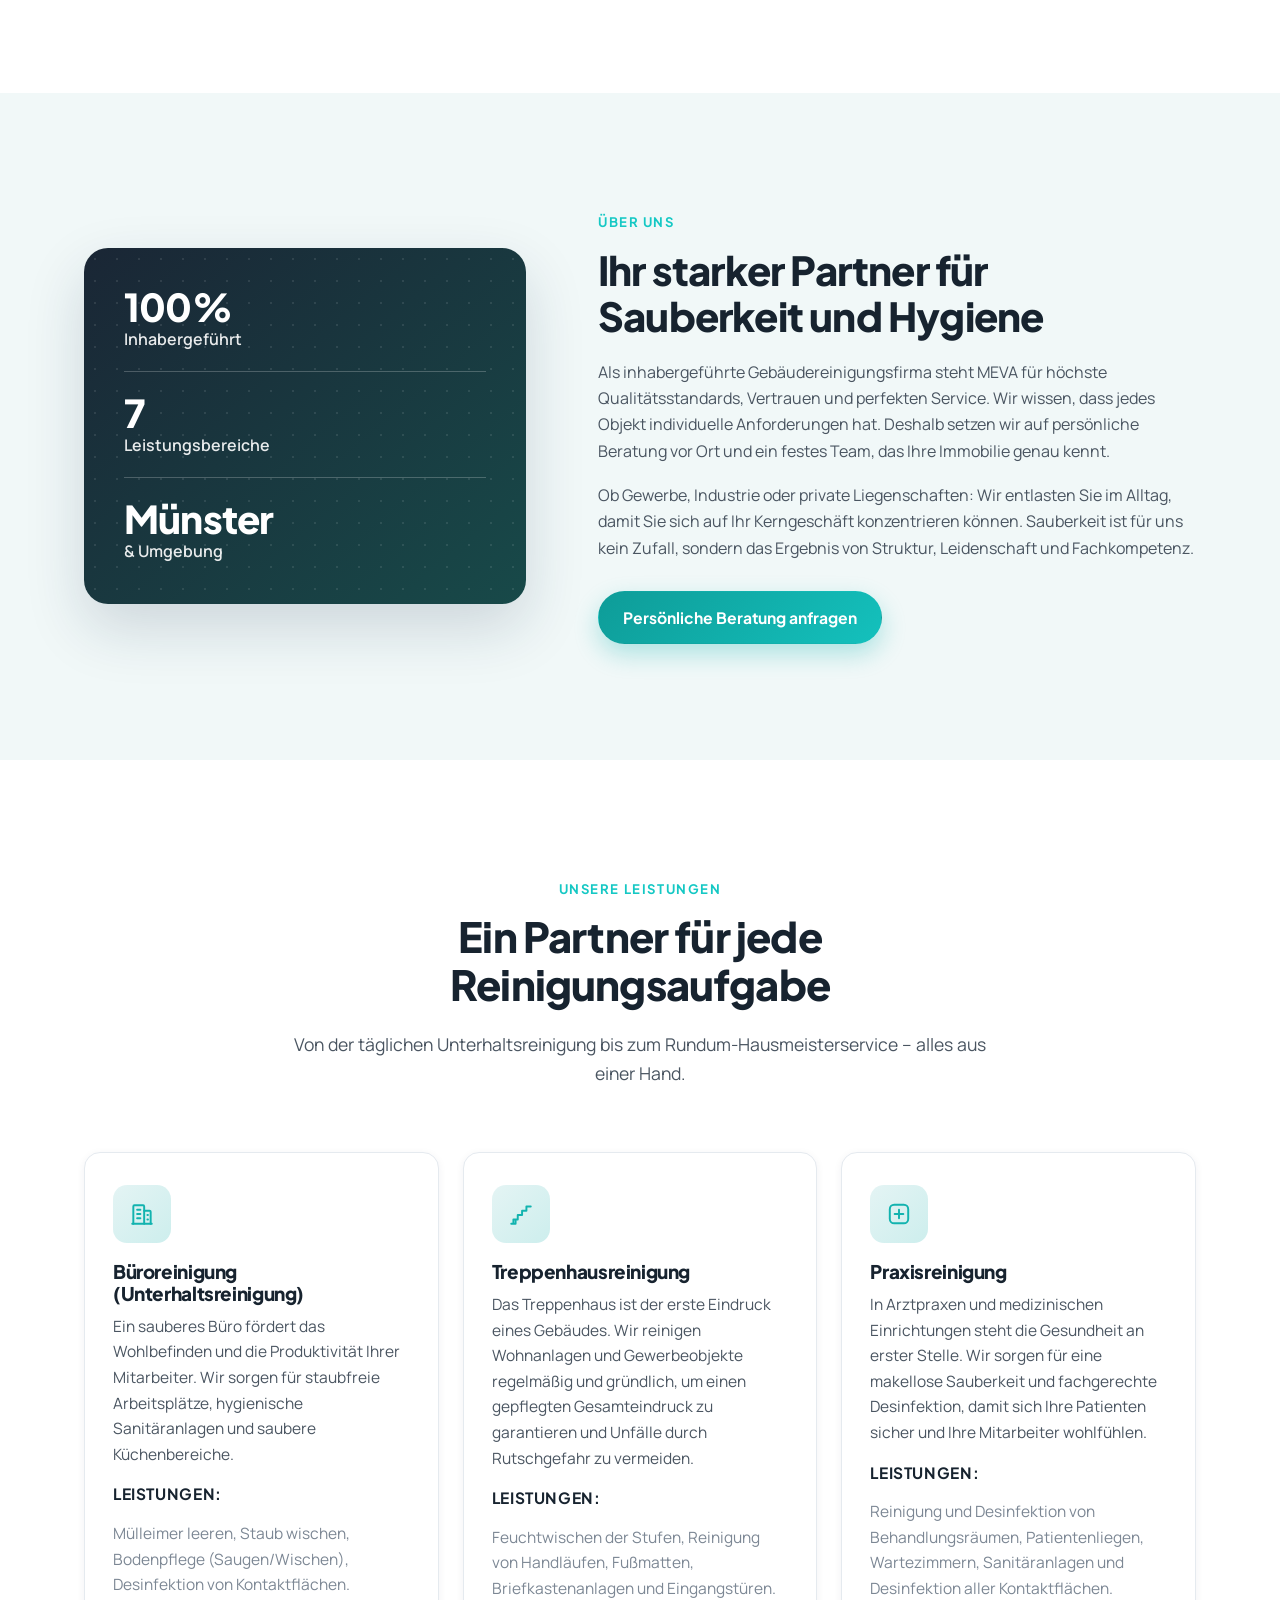
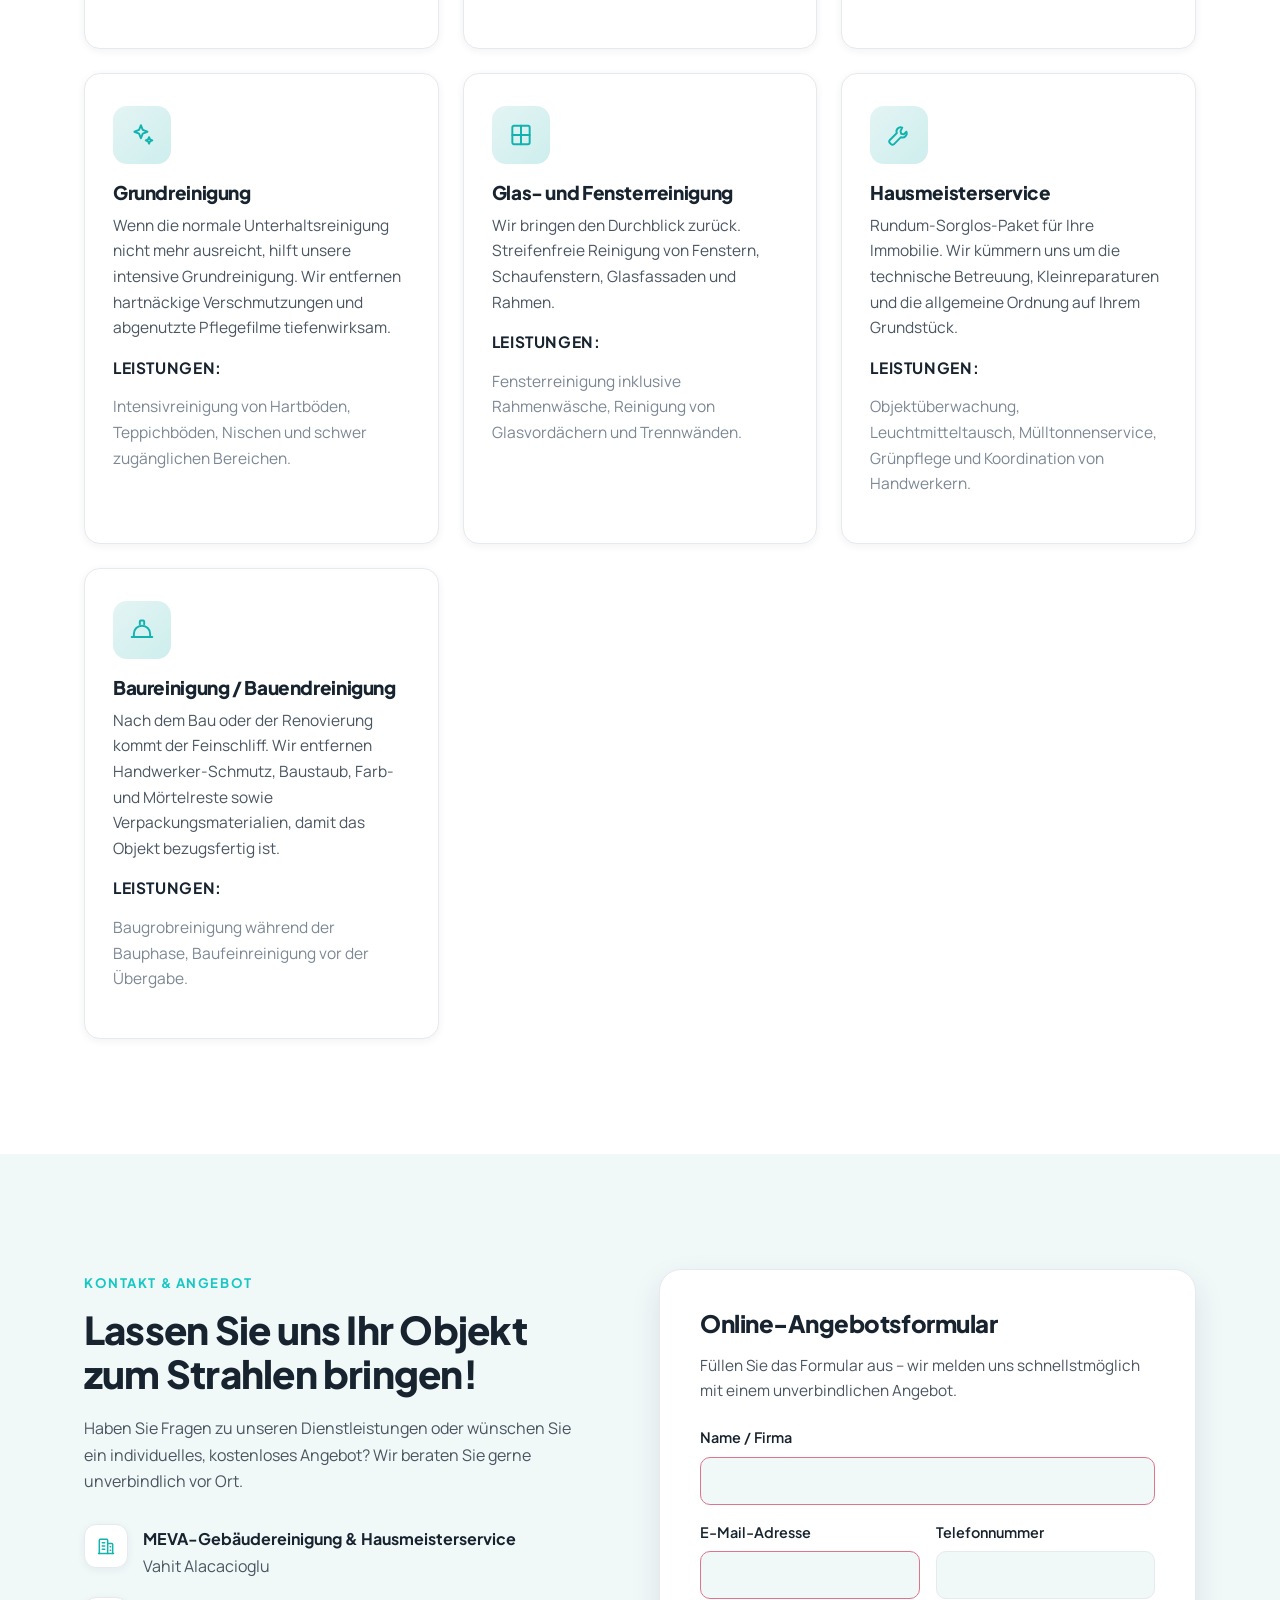
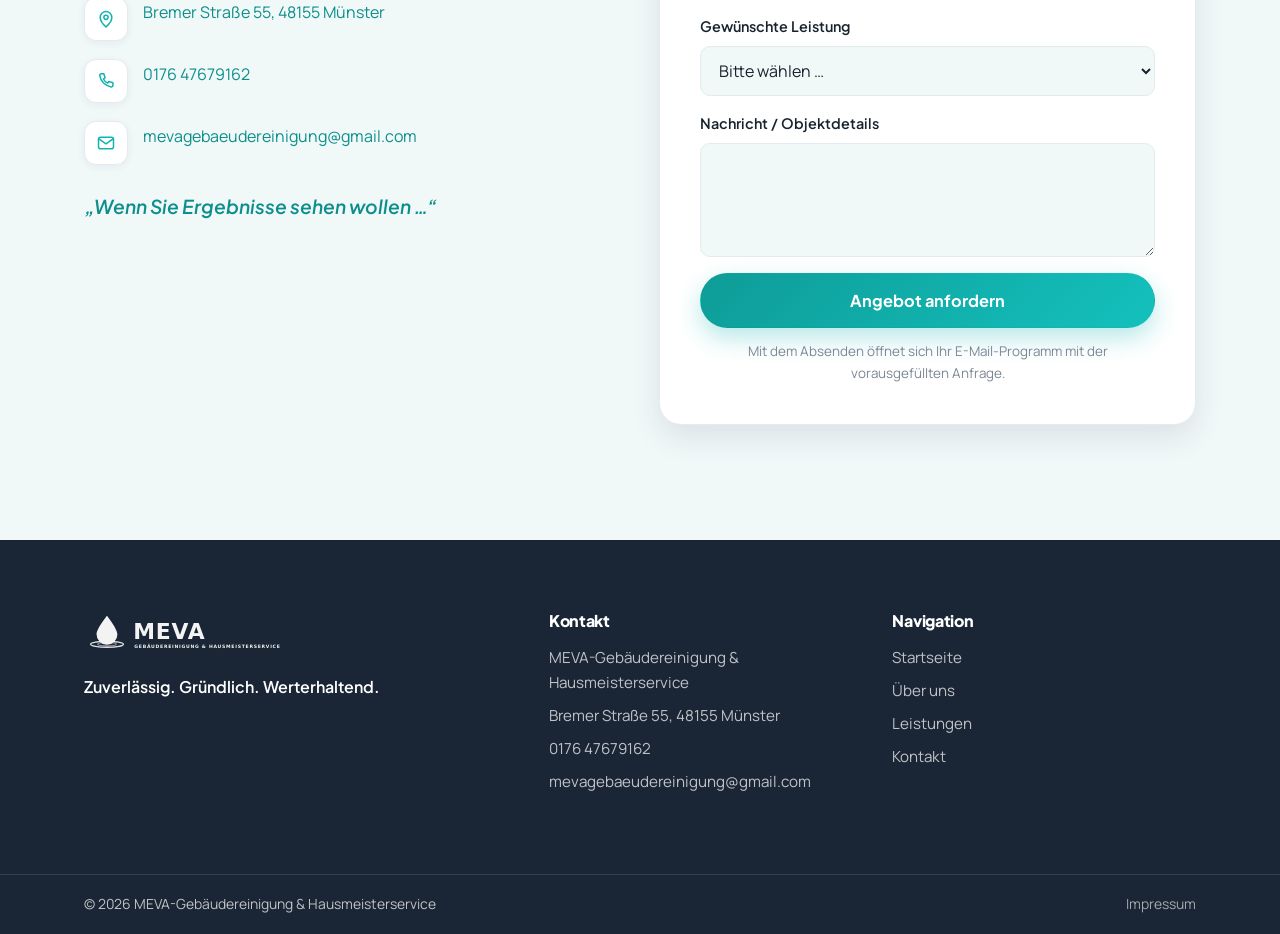
==== commit b070cfb6: "Swap service order: Praxisreinigung before Baureinigung Co-Authored-By: Claude Opus 4.8 <noreply@ant" ====
--- a/public/index.html
+++ b/public/index.html
@@ -170,43 +170,43 @@
           </article>
 
           <article class="service-card">
+            <div class="service-icon"><svg class="ico" aria-hidden="true"><use href="#i-medical"/></svg></div>
+            <h3 data-i18n="svc.medical.title">Praxisreinigung</h3>
+            <p data-i18n="svc.medical.text">In Arztpraxen und medizinischen Einrichtungen steht die Gesundheit an erster Stelle. Wir sorgen für eine makellose Sauberkeit und fachgerechte Desinfektion, damit sich Ihre Patienten sicher und Ihre Mitarbeiter wohlfühlen.</p>
+            <p class="service-list-label" data-i18n="svc.tasksLabel">Leistungen:</p>
+            <p class="service-list" data-i18n="svc.medical.tasks">Reinigung und Desinfektion von Behandlungsräumen, Patientenliegen, Wartezimmern, Sanitäranlagen und Desinfektion aller Kontaktflächen.</p>
+          </article>
+
+          <article class="service-card">
+            <div class="service-icon"><svg class="ico" aria-hidden="true"><use href="#i-sparkle"/></svg></div>
+            <h3 data-i18n="svc.deep.title">Grundreinigung</h3>
+            <p data-i18n="svc.deep.text">Wenn die normale Unterhaltsreinigung nicht mehr ausreicht, hilft unsere intensive Grundreinigung. Wir entfernen hartnäckige Verschmutzungen und abgenutzte Pflegefilme tiefenwirksam.</p>
+            <p class="service-list-label" data-i18n="svc.tasksLabel">Leistungen:</p>
+            <p class="service-list" data-i18n="svc.deep.tasks">Intensivreinigung von Hartböden, Teppichböden, Nischen und schwer zugänglichen Bereichen.</p>
+          </article>
+
+          <article class="service-card">
+            <div class="service-icon"><svg class="ico" aria-hidden="true"><use href="#i-window"/></svg></div>
+            <h3 data-i18n="svc.glass.title">Glas- und Fensterreinigung</h3>
+            <p data-i18n="svc.glass.text">Wir bringen den Durchblick zurück. Streifenfreie Reinigung von Fenstern, Schaufenstern, Glasfassaden und Rahmen.</p>
+            <p class="service-list-label" data-i18n="svc.tasksLabel">Leistungen:</p>
+            <p class="service-list" data-i18n="svc.glass.tasks">Fensterreinigung inklusive Rahmenwäsche, Reinigung von Glasvordächern und Trennwänden.</p>
+          </article>
+
+          <article class="service-card">
+            <div class="service-icon"><svg class="ico" aria-hidden="true"><use href="#i-wrench"/></svg></div>
+            <h3 data-i18n="svc.facility.title">Hausmeisterservice</h3>
+            <p data-i18n="svc.facility.text">Rundum-Sorglos-Paket für Ihre Immobilie. Wir kümmern uns um die technische Betreuung, Kleinreparaturen und die allgemeine Ordnung auf Ihrem Grundstück.</p>
+            <p class="service-list-label" data-i18n="svc.tasksLabel">Leistungen:</p>
+            <p class="service-list" data-i18n="svc.facility.tasks">Objektüberwachung, Leuchtmitteltausch, Mülltonnenservice, Grünpflege und Koordination von Handwerkern.</p>
+          </article>
+
+          <article class="service-card">
             <div class="service-icon"><svg class="ico" aria-hidden="true"><use href="#i-hardhat"/></svg></div>
             <h3 data-i18n="svc.construction.title">Baureinigung / Bauendreinigung</h3>
             <p data-i18n="svc.construction.text">Nach dem Bau oder der Renovierung kommt der Feinschliff. Wir entfernen Handwerker-Schmutz, Baustaub, Farb- und Mörtelreste sowie Verpackungsmaterialien, damit das Objekt bezugsfertig ist.</p>
             <p class="service-list-label" data-i18n="svc.tasksLabel">Leistungen:</p>
             <p class="service-list" data-i18n="svc.construction.tasks">Baugrobreinigung während der Bauphase, Baufeinreinigung vor der Übergabe.</p>
-          </article>
-
-          <article class="service-card">
-            <div class="service-icon"><svg class="ico" aria-hidden="true"><use href="#i-sparkle"/></svg></div>
-            <h3 data-i18n="svc.deep.title">Grundreinigung</h3>
-            <p data-i18n="svc.deep.text">Wenn die normale Unterhaltsreinigung nicht mehr ausreicht, hilft unsere intensive Grundreinigung. Wir entfernen hartnäckige Verschmutzungen und abgenutzte Pflegefilme tiefenwirksam.</p>
-            <p class="service-list-label" data-i18n="svc.tasksLabel">Leistungen:</p>
-            <p class="service-list" data-i18n="svc.deep.tasks">Intensivreinigung von Hartböden, Teppichböden, Nischen und schwer zugänglichen Bereichen.</p>
-          </article>
-
-          <article class="service-card">
-            <div class="service-icon"><svg class="ico" aria-hidden="true"><use href="#i-window"/></svg></div>
-            <h3 data-i18n="svc.glass.title">Glas- und Fensterreinigung</h3>
-            <p data-i18n="svc.glass.text">Wir bringen den Durchblick zurück. Streifenfreie Reinigung von Fenstern, Schaufenstern, Glasfassaden und Rahmen.</p>
-            <p class="service-list-label" data-i18n="svc.tasksLabel">Leistungen:</p>
-            <p class="service-list" data-i18n="svc.glass.tasks">Fensterreinigung inklusive Rahmenwäsche, Reinigung von Glasvordächern und Trennwänden.</p>
-          </article>
-
-          <article class="service-card">
-            <div class="service-icon"><svg class="ico" aria-hidden="true"><use href="#i-wrench"/></svg></div>
-            <h3 data-i18n="svc.facility.title">Hausmeisterservice</h3>
-            <p data-i18n="svc.facility.text">Rundum-Sorglos-Paket für Ihre Immobilie. Wir kümmern uns um die technische Betreuung, Kleinreparaturen und die allgemeine Ordnung auf Ihrem Grundstück.</p>
-            <p class="service-list-label" data-i18n="svc.tasksLabel">Leistungen:</p>
-            <p class="service-list" data-i18n="svc.facility.tasks">Objektüberwachung, Leuchtmitteltausch, Mülltonnenservice, Grünpflege und Koordination von Handwerkern.</p>
-          </article>
-
-          <article class="service-card">
-            <div class="service-icon"><svg class="ico" aria-hidden="true"><use href="#i-medical"/></svg></div>
-            <h3 data-i18n="svc.medical.title">Praxisreinigung</h3>
-            <p data-i18n="svc.medical.text">In Arztpraxen und medizinischen Einrichtungen steht die Gesundheit an erster Stelle. Wir sorgen für eine makellose Sauberkeit und fachgerechte Desinfektion, damit sich Ihre Patienten sicher und Ihre Mitarbeiter wohlfühlen.</p>
-            <p class="service-list-label" data-i18n="svc.tasksLabel">Leistungen:</p>
-            <p class="service-list" data-i18n="svc.medical.tasks">Reinigung und Desinfektion von Behandlungsräumen, Patientenliegen, Wartezimmern, Sanitäranlagen und Desinfektion aller Kontaktflächen.</p>
           </article>
         </div>
       </div>
@@ -278,11 +278,11 @@
                 <option value="" data-i18n="form.service.placeholder">Bitte wählen …</option>
                 <option data-i18n="svc.office.title">Büroreinigung (Unterhaltsreinigung)</option>
                 <option data-i18n="svc.stairs.title">Treppenhausreinigung</option>
-                <option data-i18n="svc.construction.title">Baureinigung / Bauendreinigung</option>
+                <option data-i18n="svc.medical.title">Praxisreinigung</option>
                 <option data-i18n="svc.deep.title">Grundreinigung</option>
                 <option data-i18n="svc.glass.title">Glas- und Fensterreinigung</option>
                 <option data-i18n="svc.facility.title">Hausmeisterservice</option>
-                <option data-i18n="svc.medical.title">Praxisreinigung</option>
+                <option data-i18n="svc.construction.title">Baureinigung / Bauendreinigung</option>
                 <option data-i18n="form.service.other">Sonstiges / Beratung</option>
               </select>
             </div>
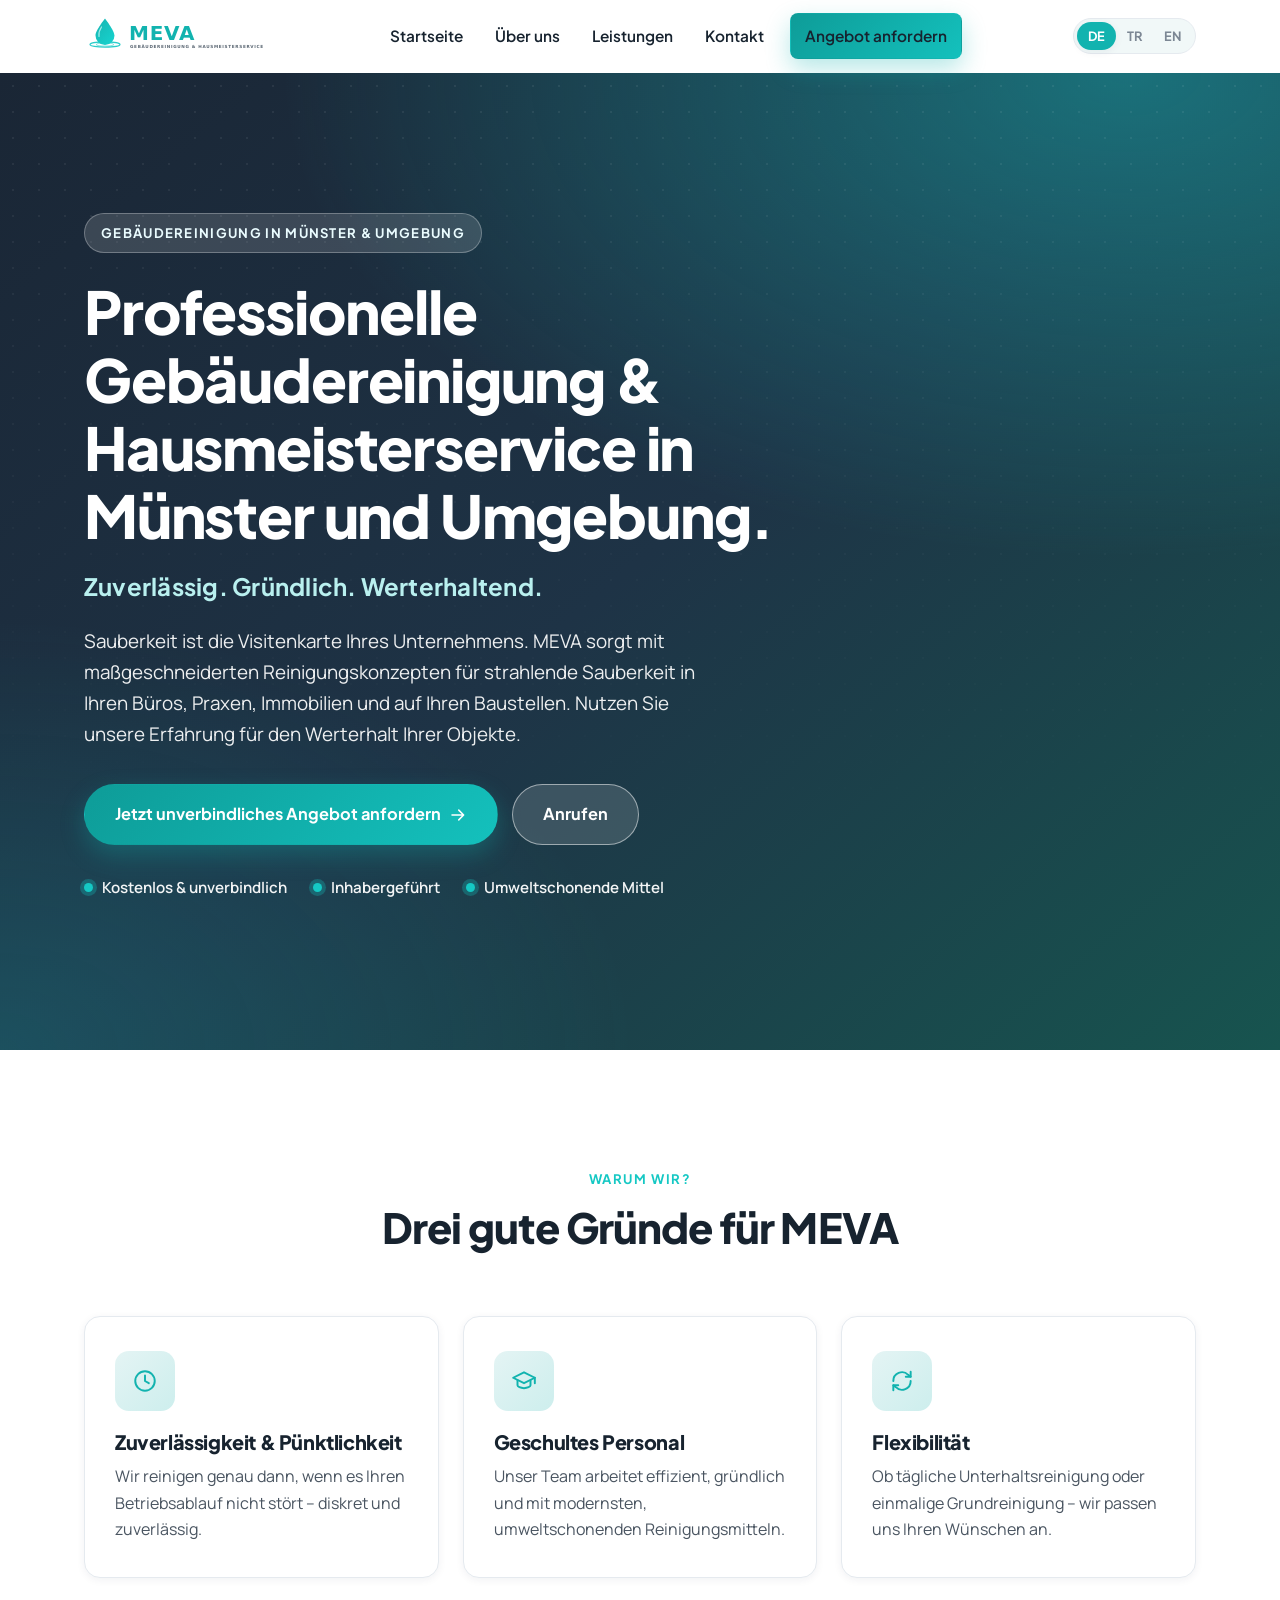
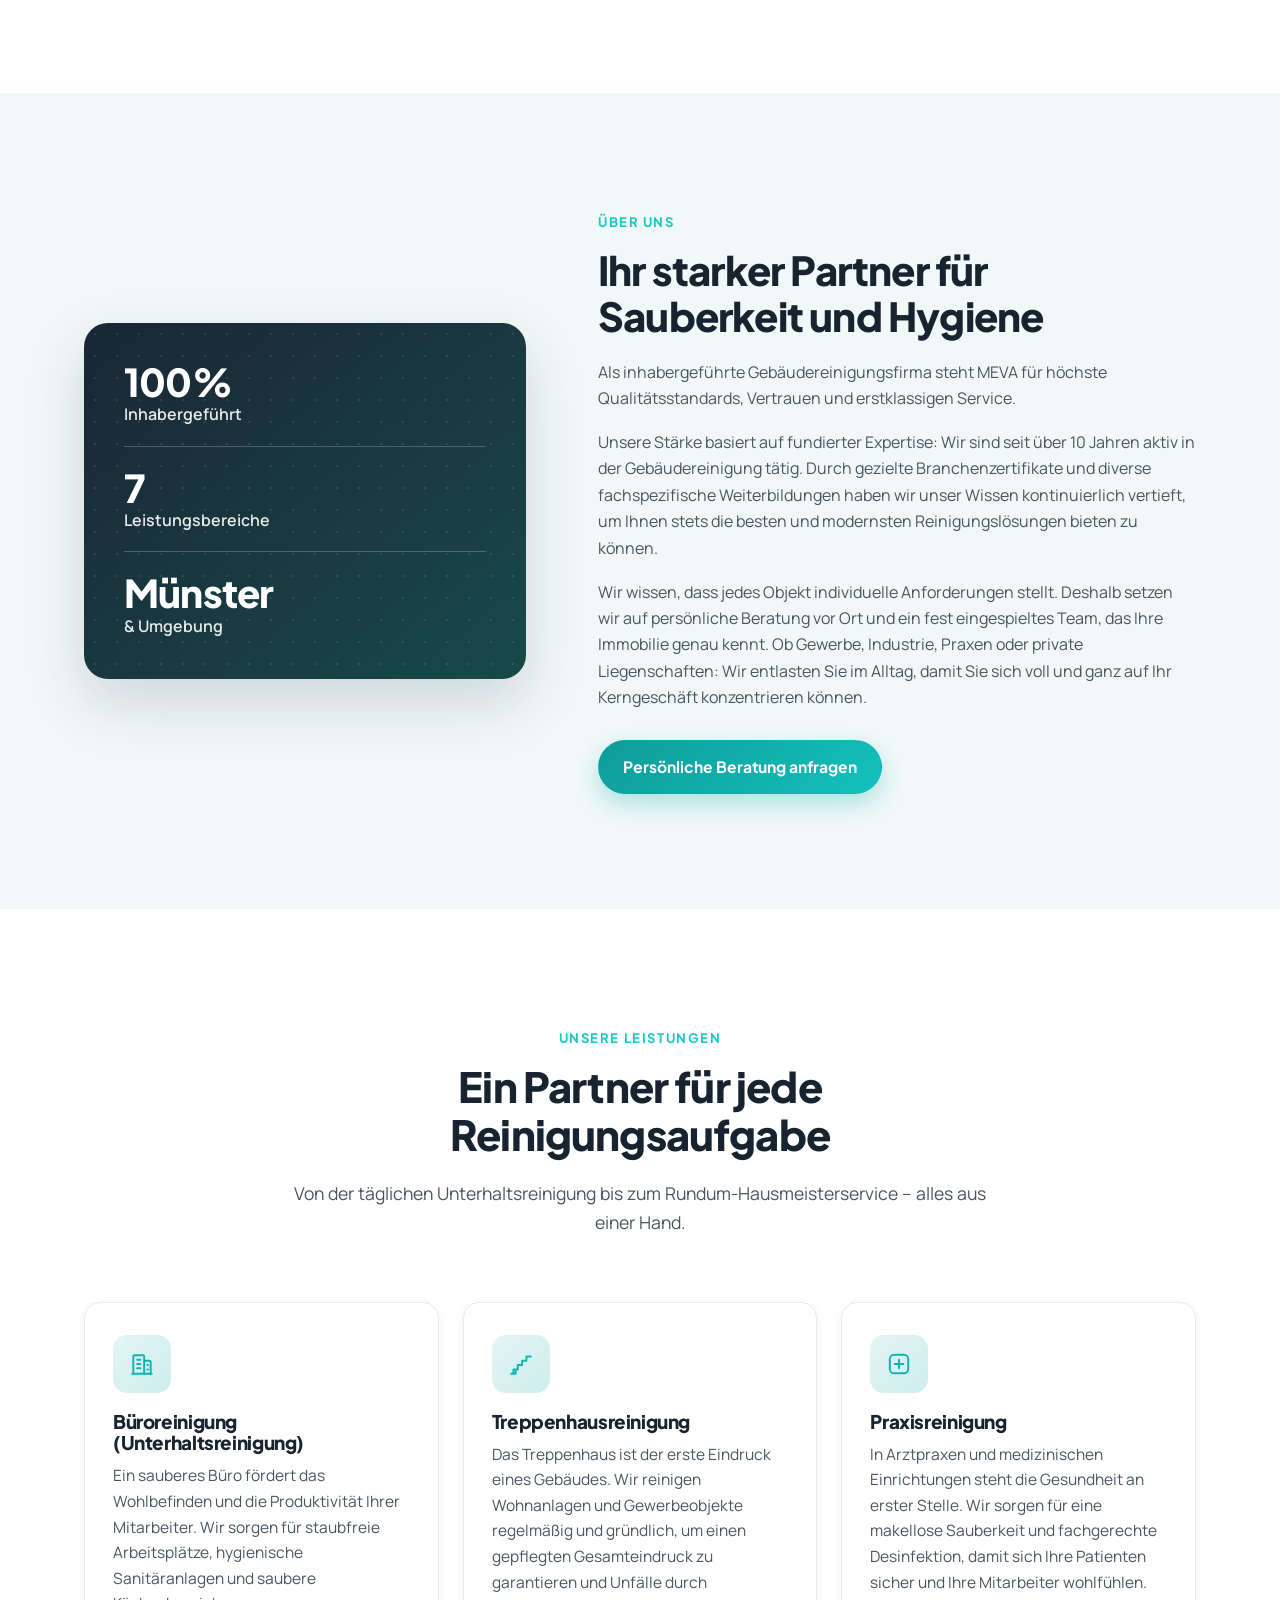
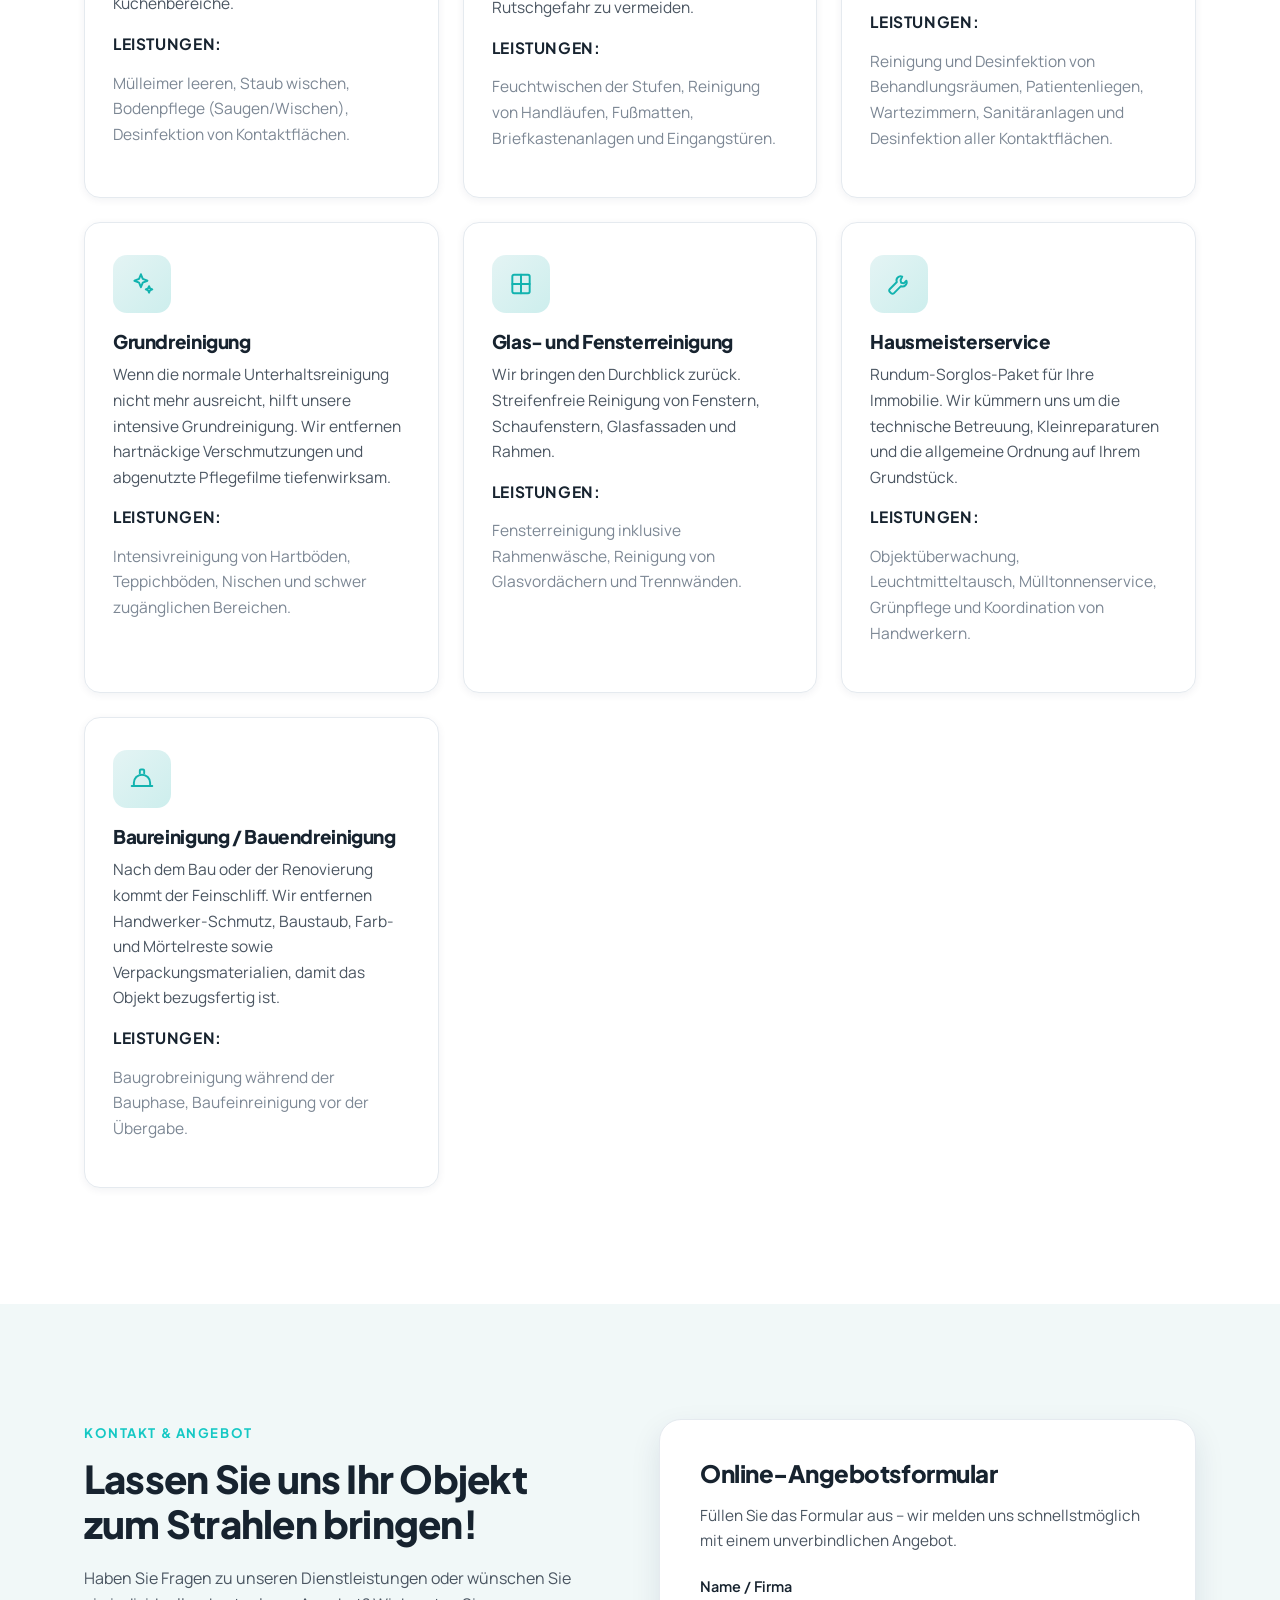
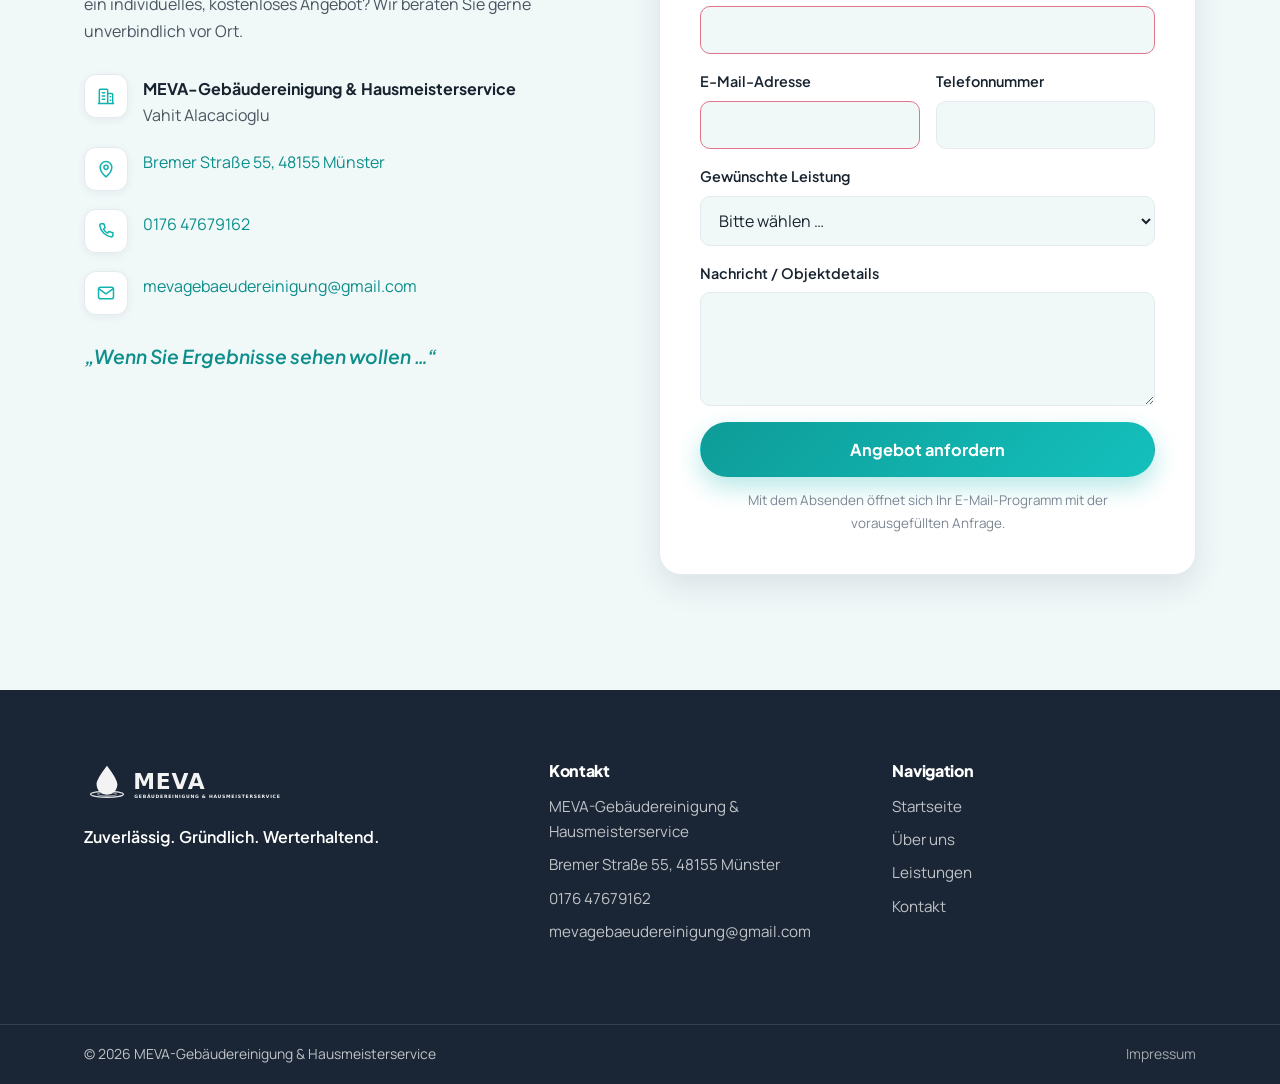
==== commit 699a7dae: "Update About section: new copy with 10+ years expertise (DE/TR/EN) Co-Authored-By: Claude Opus 4.8 <" ====
--- a/public/index.html
+++ b/public/index.html
@@ -136,8 +136,9 @@
         <div class="about-text">
           <span class="kicker" data-i18n="about.kicker">Über uns</span>
           <h2 data-i18n="about.title">Ihr starker Partner für Sauberkeit und Hygiene</h2>
-          <p data-i18n="about.p1">Als inhabergeführte Gebäudereinigungsfirma steht MEVA für höchste Qualitätsstandards, Vertrauen und perfekten Service. Wir wissen, dass jedes Objekt individuelle Anforderungen hat. Deshalb setzen wir auf persönliche Beratung vor Ort und ein festes Team, das Ihre Immobilie genau kennt.</p>
-          <p data-i18n="about.p2">Ob Gewerbe, Industrie oder private Liegenschaften: Wir entlasten Sie im Alltag, damit Sie sich auf Ihr Kerngeschäft konzentrieren können. Sauberkeit ist für uns kein Zufall, sondern das Ergebnis von Struktur, Leidenschaft und Fachkompetenz.</p>
+          <p data-i18n="about.p1">Als inhabergeführte Gebäudereinigungsfirma steht MEVA für höchste Qualitätsstandards, Vertrauen und erstklassigen Service.</p>
+          <p data-i18n="about.p2">Unsere Stärke basiert auf fundierter Expertise: Wir sind seit über 10 Jahren aktiv in der Gebäudereinigung tätig. Durch gezielte Branchenzertifikate und diverse fachspezifische Weiterbildungen haben wir unser Wissen kontinuierlich vertieft, um Ihnen stets die besten und modernsten Reinigungslösungen bieten zu können.</p>
+          <p data-i18n="about.p3">Wir wissen, dass jedes Objekt individuelle Anforderungen stellt. Deshalb setzen wir auf persönliche Beratung vor Ort und ein fest eingespieltes Team, das Ihre Immobilie genau kennt. Ob Gewerbe, Industrie, Praxen oder private Liegenschaften: Wir entlasten Sie im Alltag, damit Sie sich voll und ganz auf Ihr Kerngeschäft konzentrieren können.</p>
           <a href="#contact" class="btn btn-primary" data-i18n="about.cta">Persönliche Beratung anfragen</a>
         </div>
       </div>
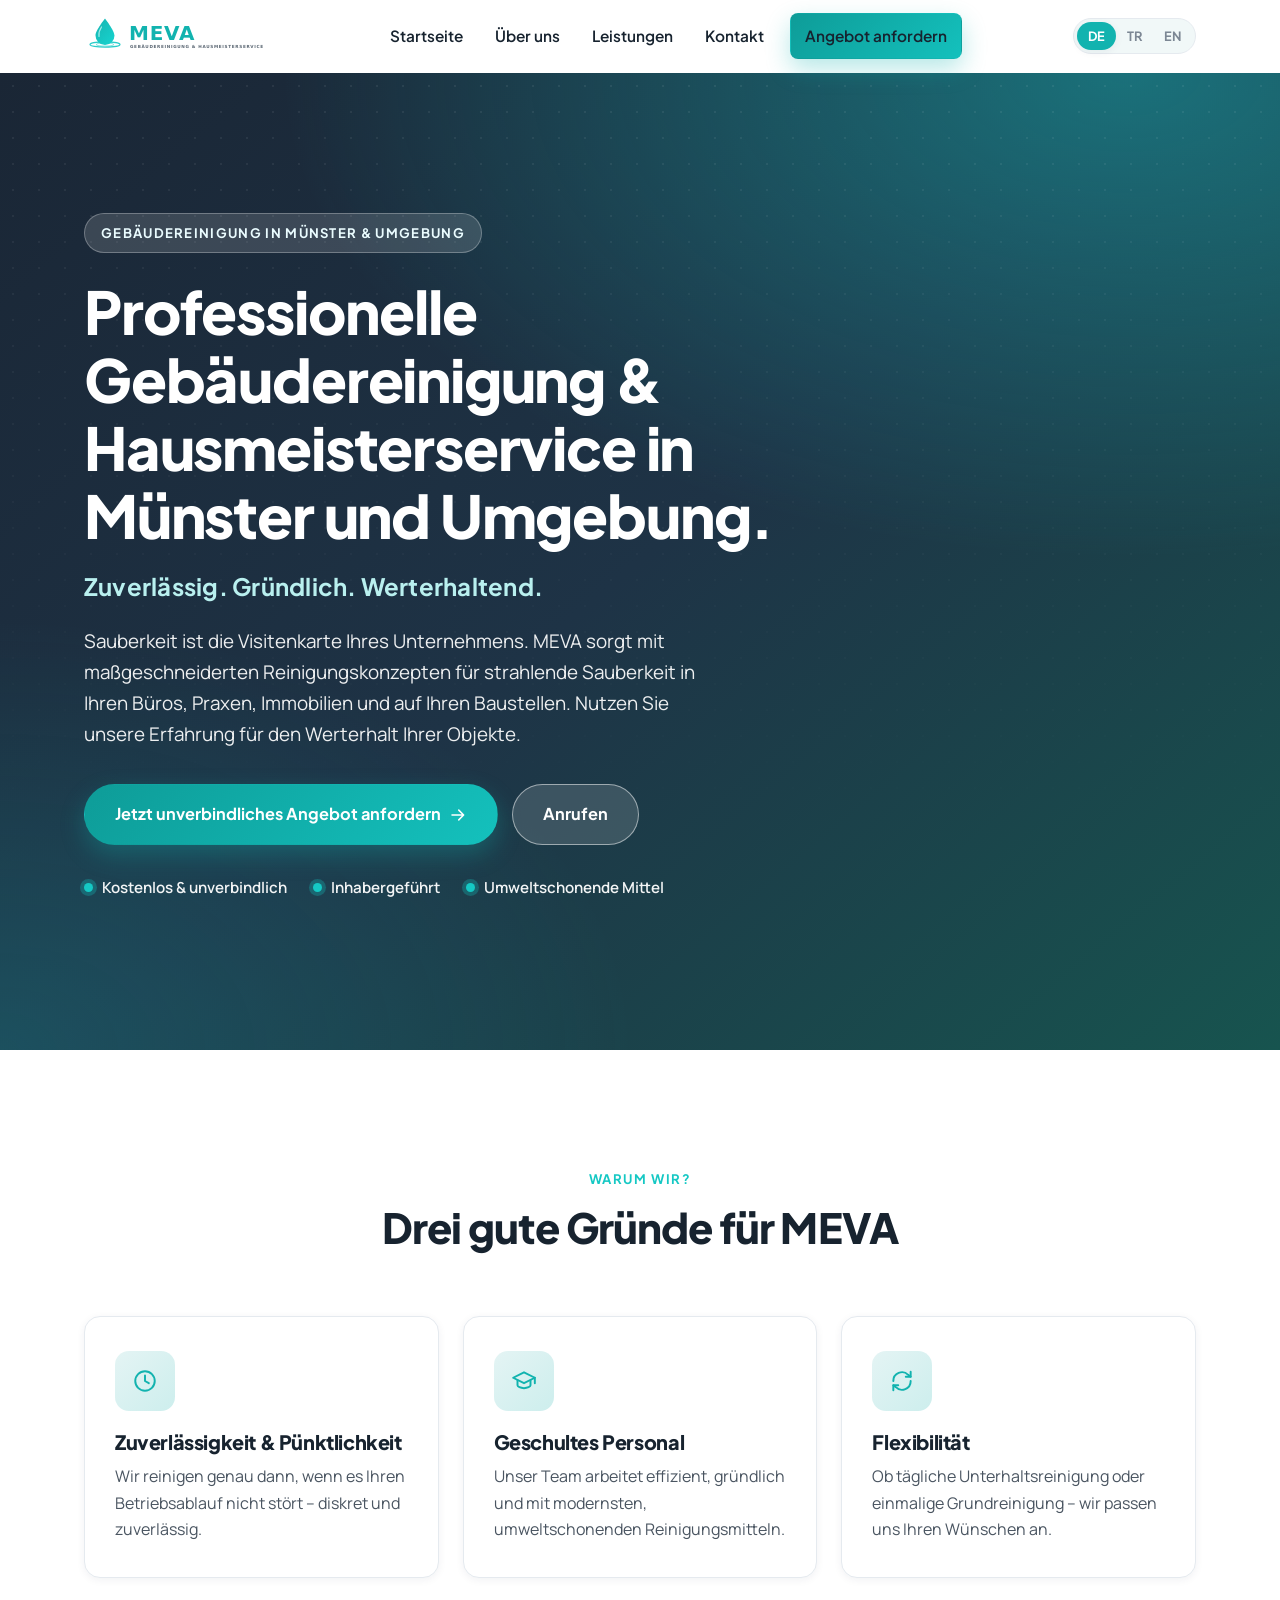
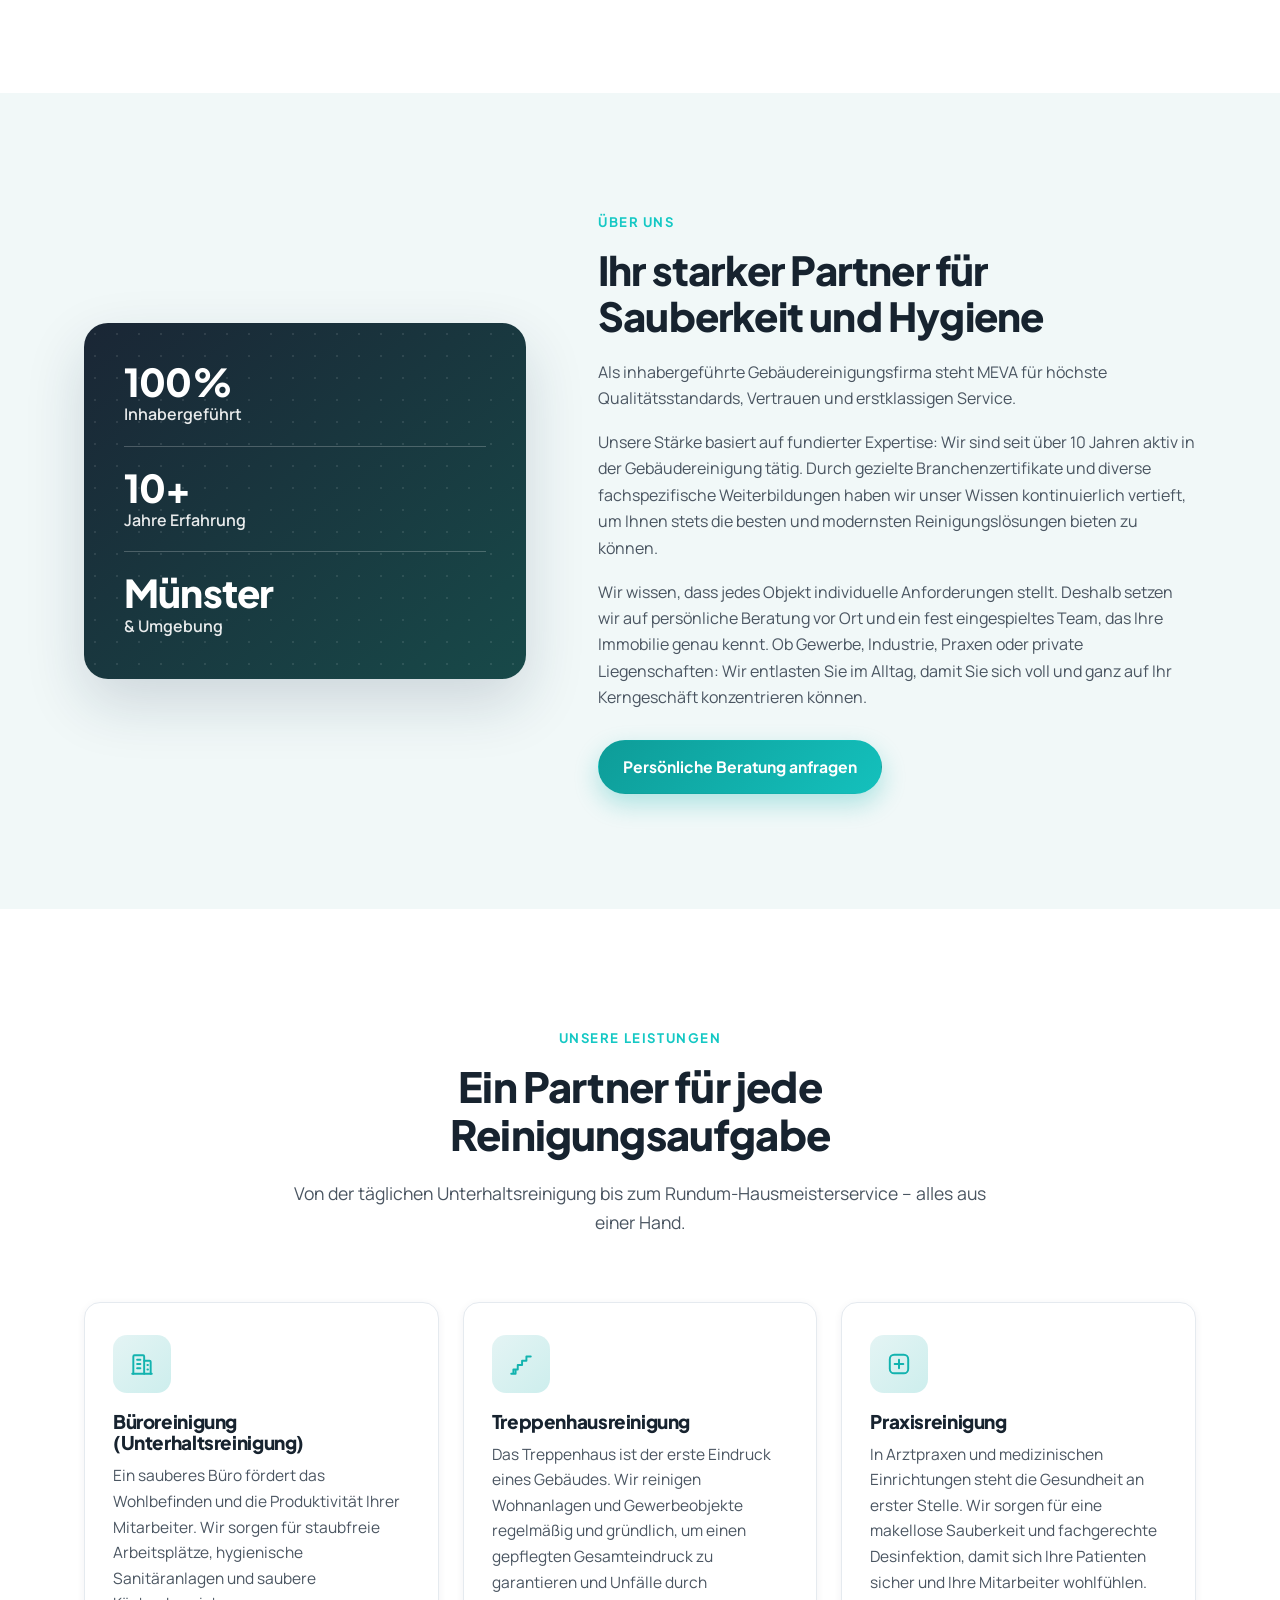
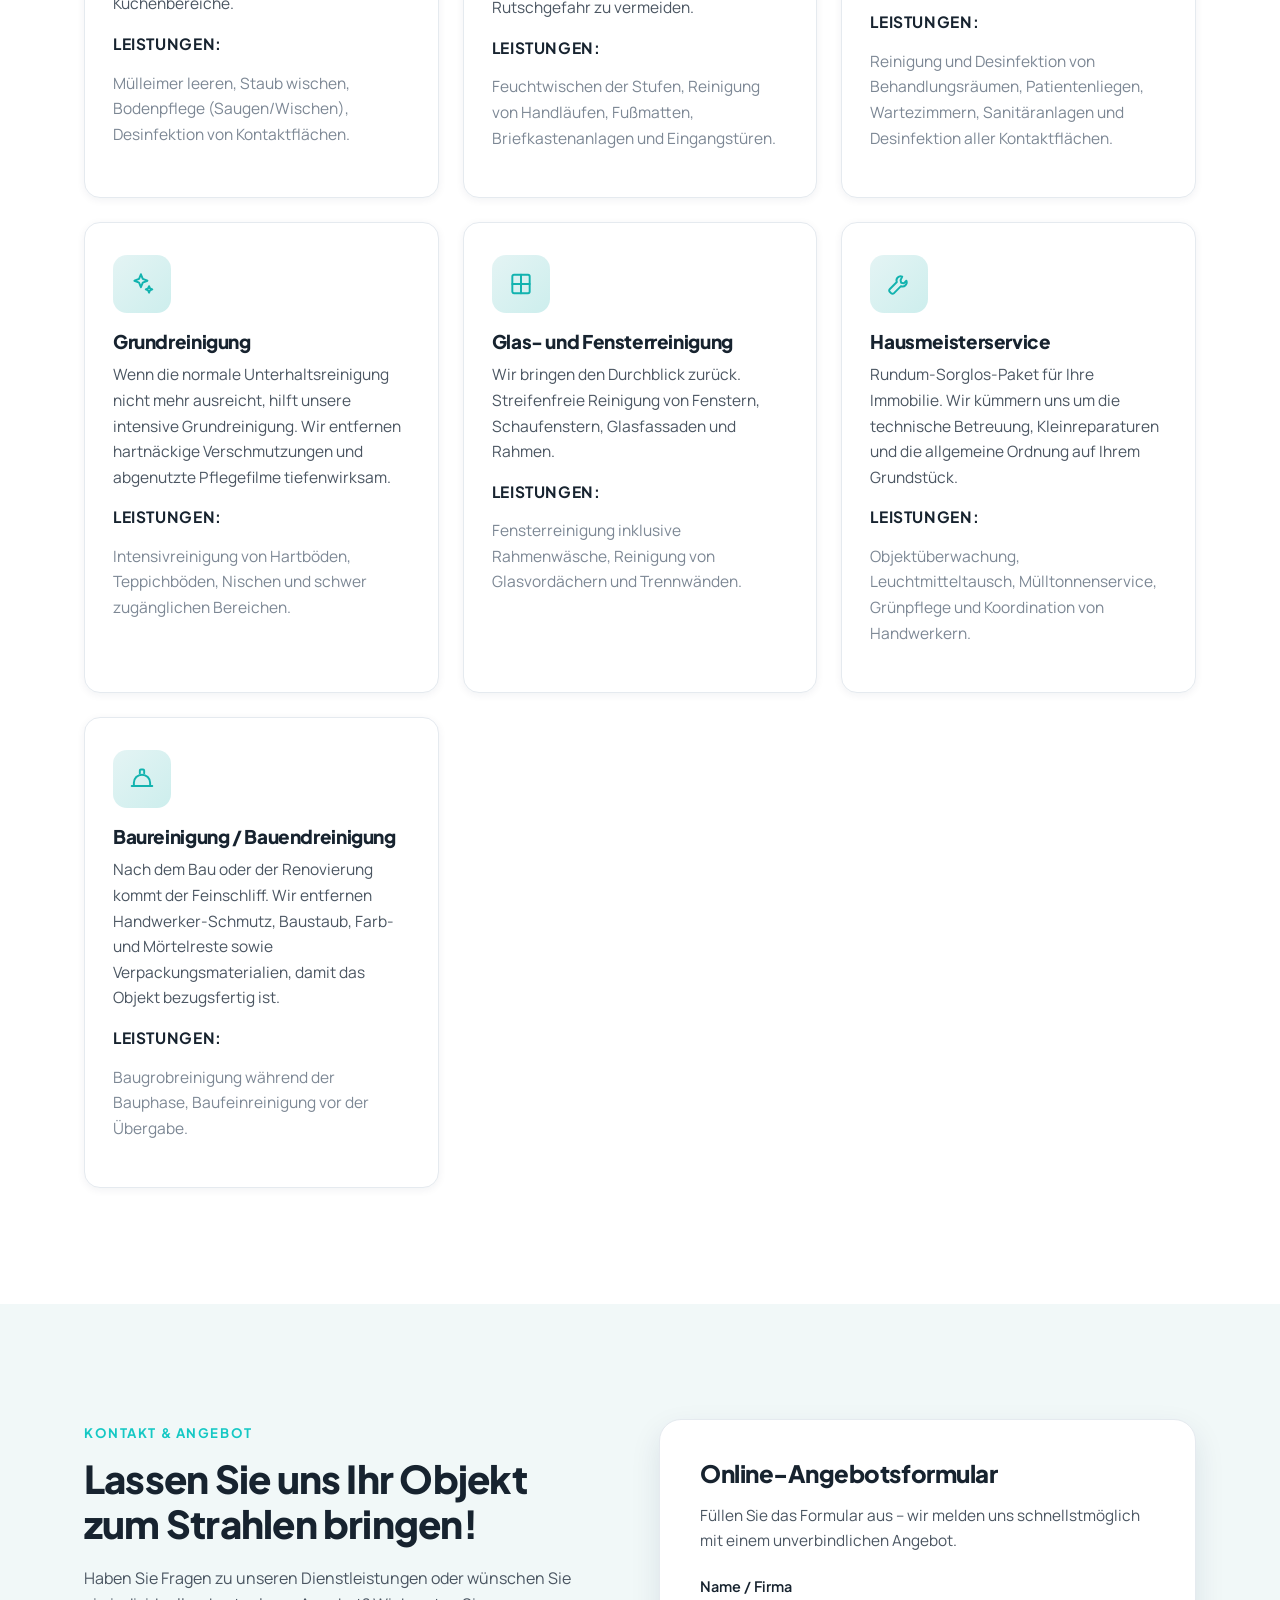
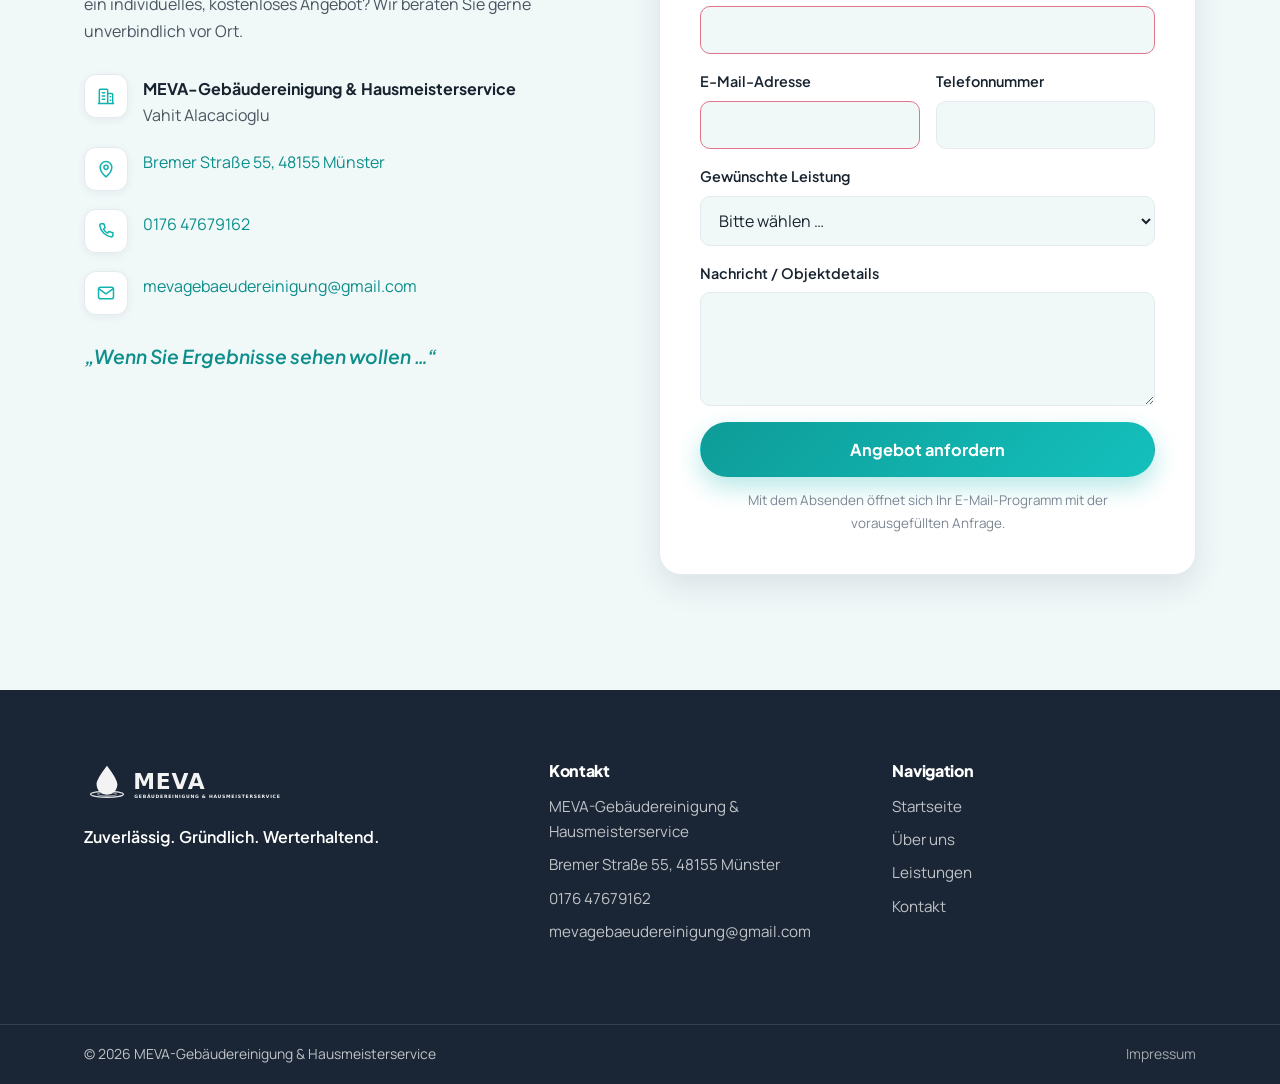
==== commit 667e2792: "About stat: 7 Leistungsbereiche -> 10+ Jahre Erfahrung (DE/TR/EN) Co-Authored-By: Claude Opus 4.8 <n" ====
--- a/public/index.html
+++ b/public/index.html
@@ -124,8 +124,8 @@
               <span data-i18n="about.stat1.label">Inhabergeführt</span>
             </div>
             <div class="stat">
-              <strong data-i18n="about.stat2.num">7</strong>
-              <span data-i18n="about.stat2.label">Leistungsbereiche</span>
+              <strong data-i18n="about.stat2.num">10+</strong>
+              <span data-i18n="about.stat2.label">Jahre Erfahrung</span>
             </div>
             <div class="stat">
               <strong>Münster</strong>
